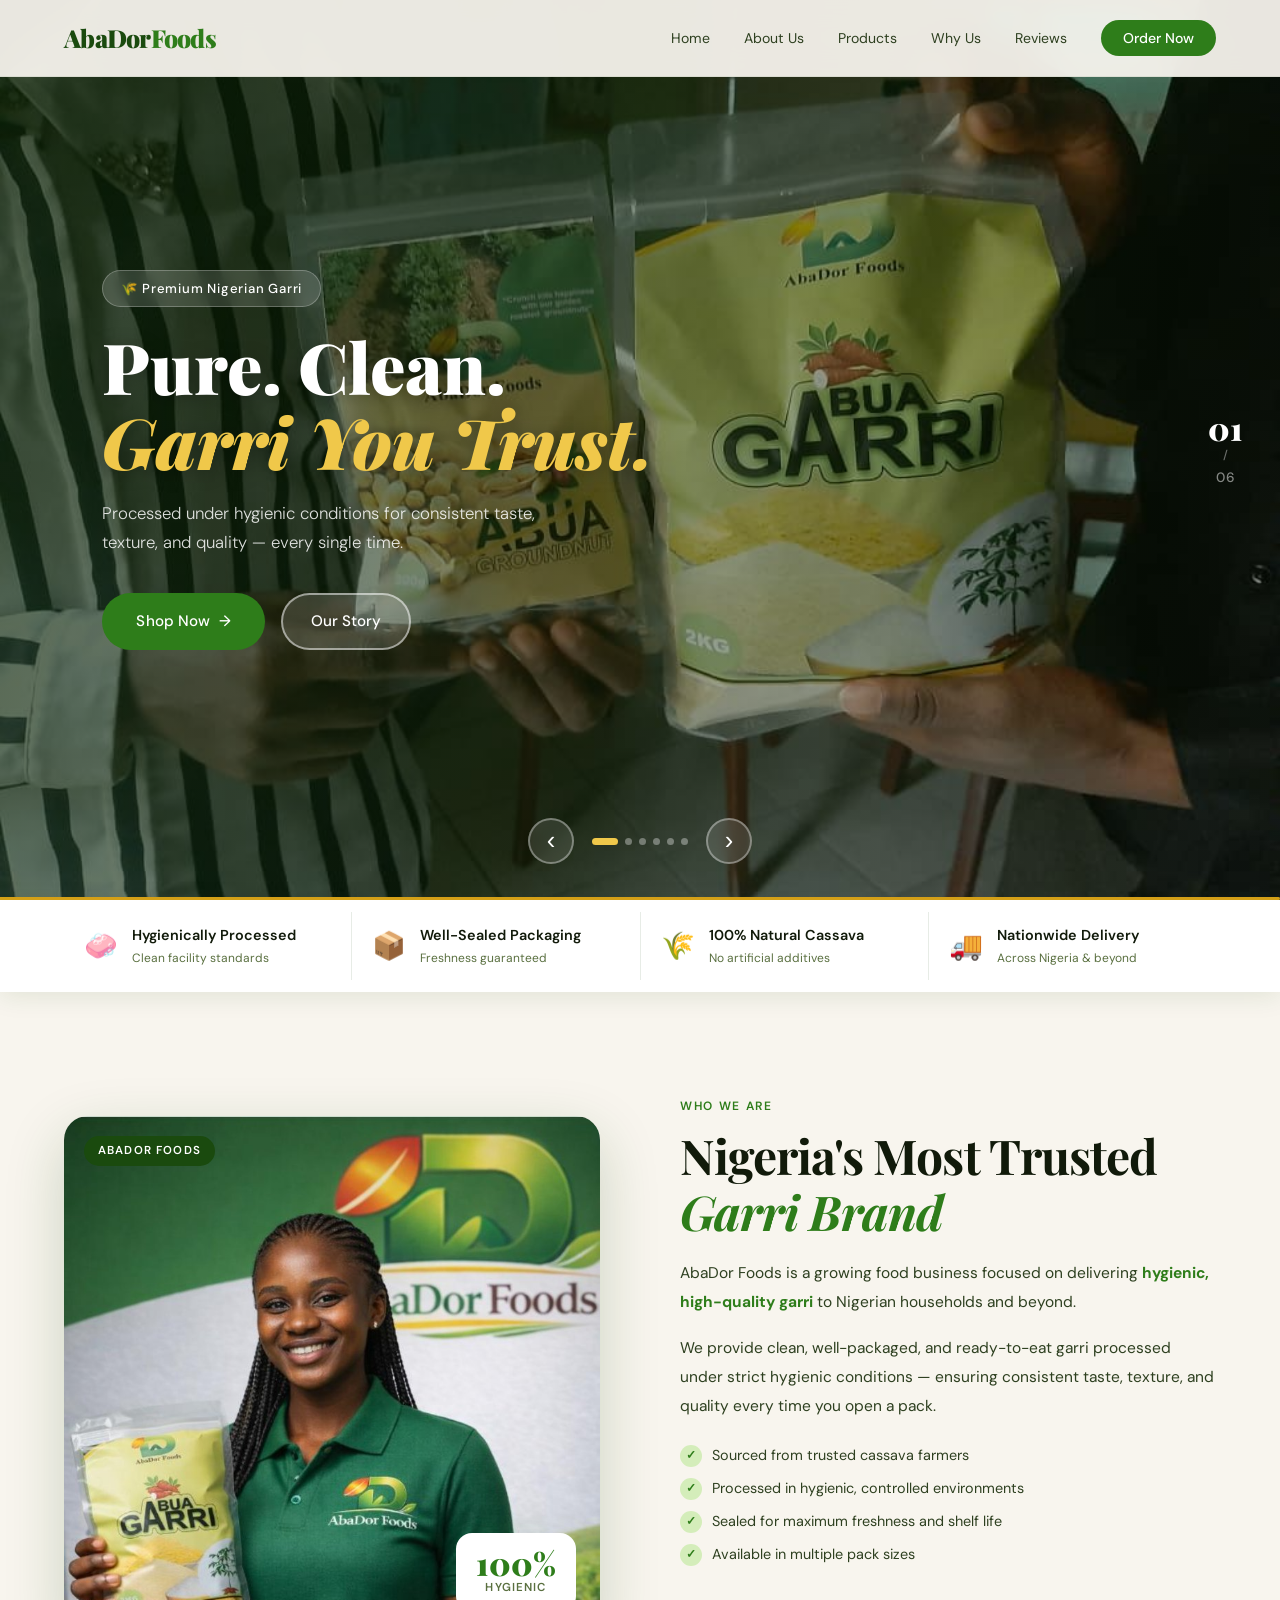
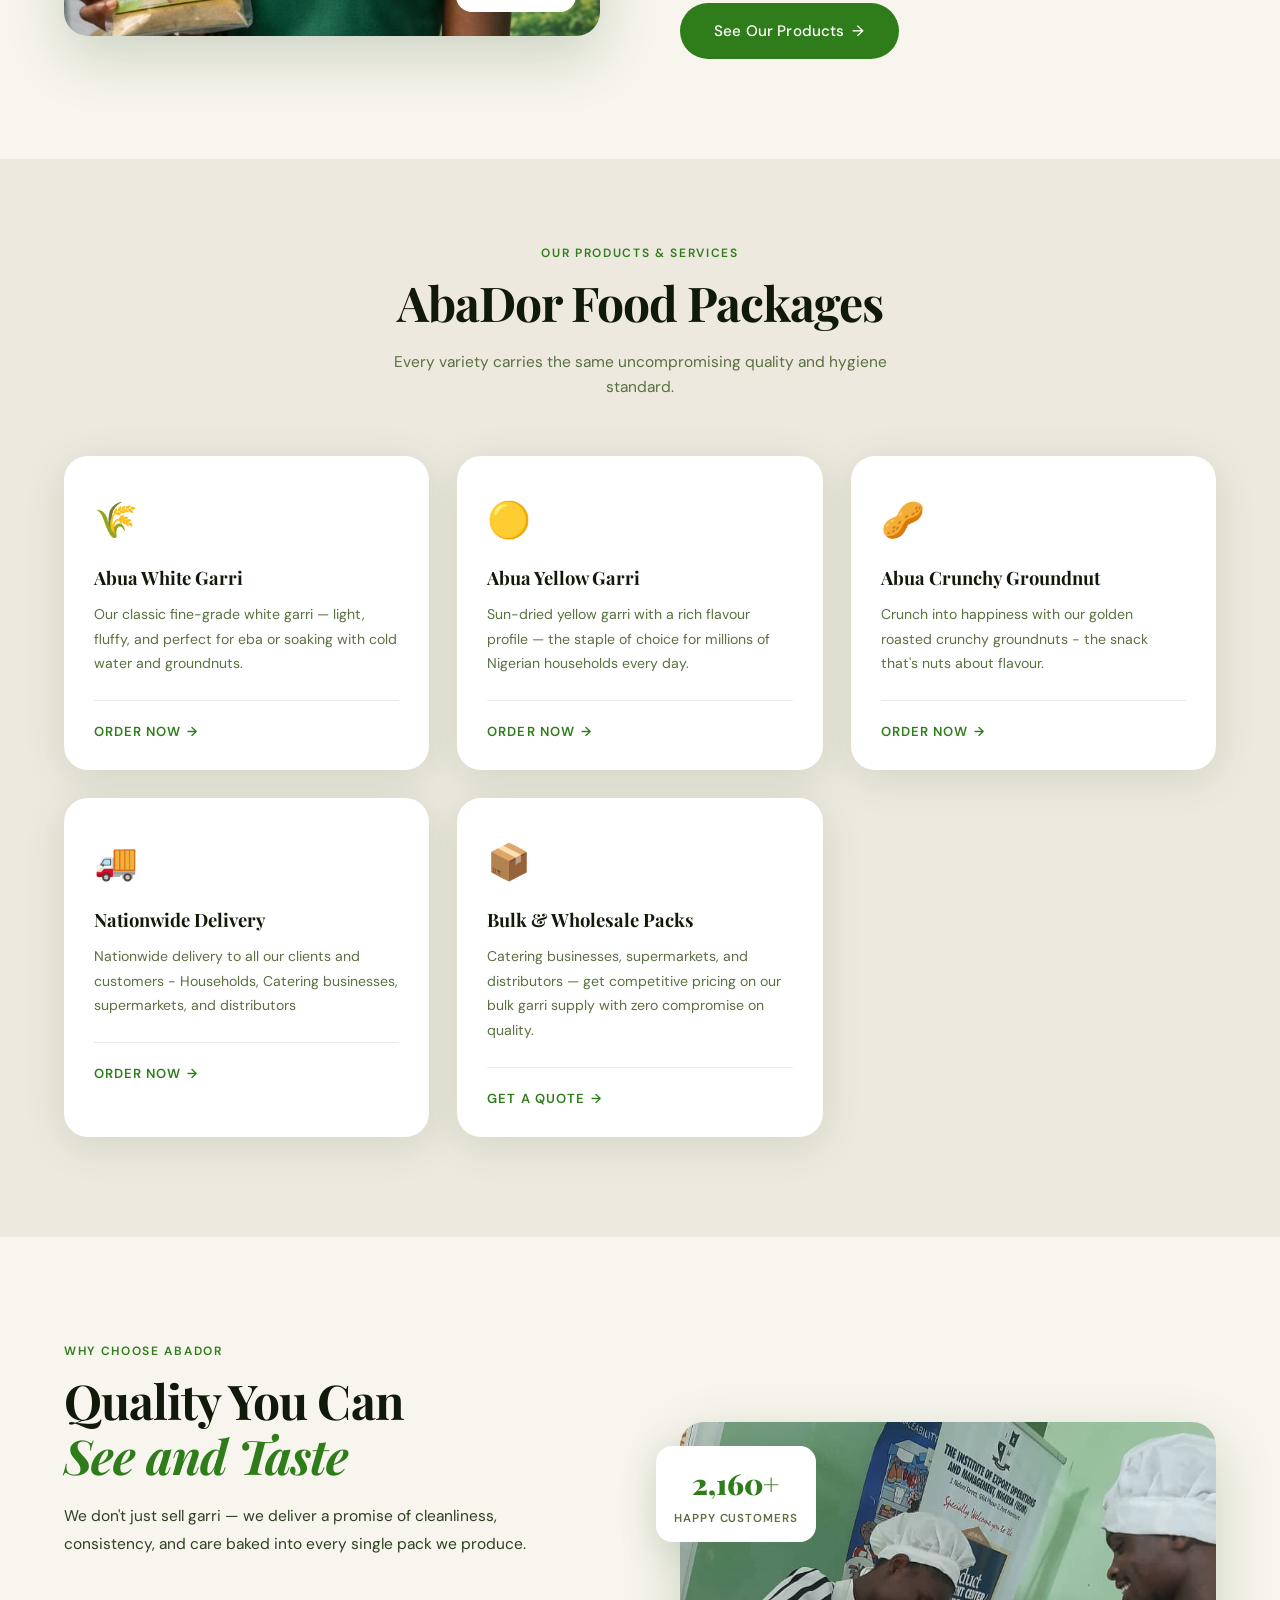
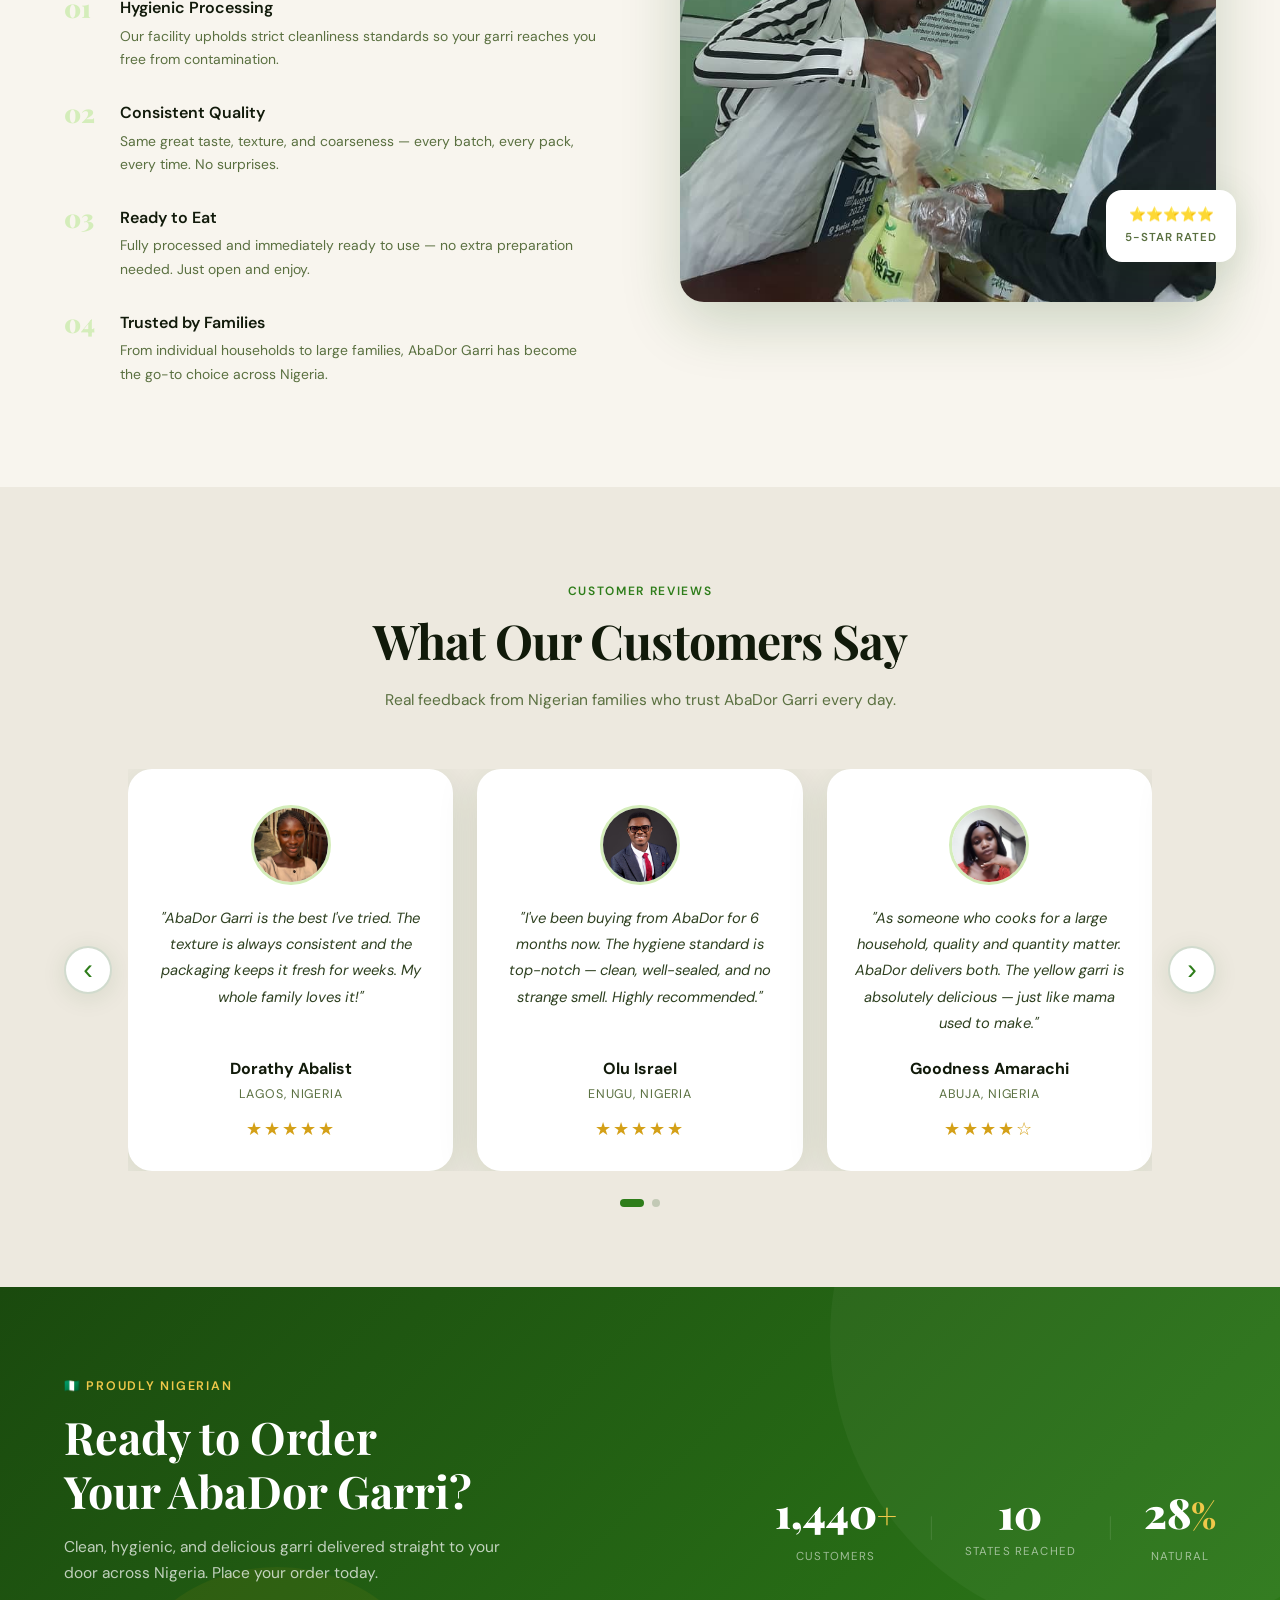
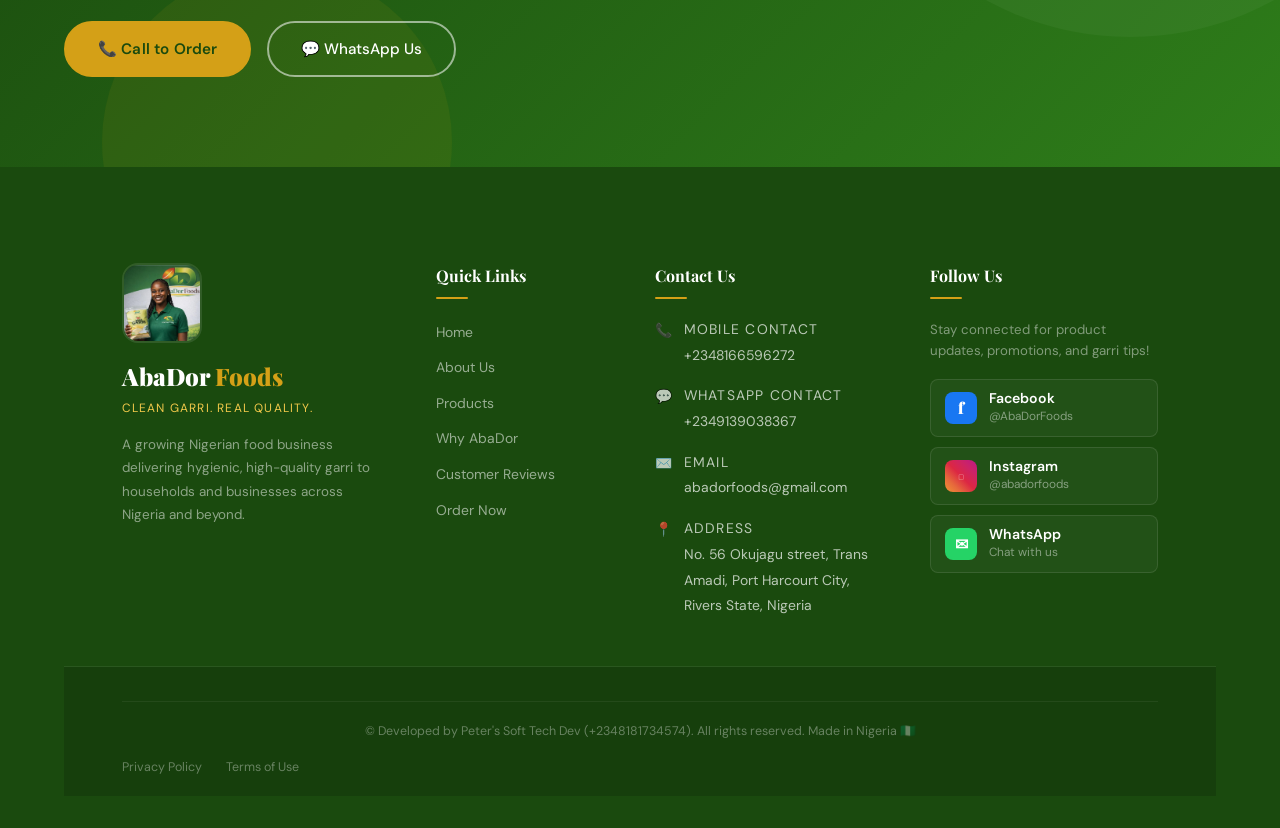
==== index.html @ 8df9160a "initial commit including files" ====
<!DOCTYPE html>
<html lang="en">
<head>
  <meta charset="UTF-8" />
  <meta name="viewport" content="width=device-width, initial-scale=1.0"/>
  <title>AbaDor Foods — Premium Quality Garri</title>
  <meta name="description" content="AbaDor Foods delivers hygienic, high-quality garri to Nigerian households. Clean, well-packaged, and ready-to-eat garri processed under the strictest conditions." />
  <link rel="preconnect" href="https://fonts.googleapis.com">
  <link rel="preconnect" href="https://fonts.gstatic.com" crossorigin>
  <link href="https://fonts.googleapis.com/css2?family=Playfair+Display:ital,wght@0,400;0,700;0,900;1,400&family=DM+Sans:opsz,wght@9..40,300;9..40,400;9..40,500;9..40,600&display=swap" rel="stylesheet">
  <link rel="stylesheet" href="style.css" />
</head>
<body>

  <!-- ===================== NAV ===================== -->
  <nav class="navbar" id="navbar">
    <div class="nav-logo">
      <span class="logo-text">AbaDor</span><span class="logo-accent"> Foods</span>
    </div>
    <ul class="nav-links" id="navLinks">
      <li><a href="#hero">Home</a></li>
      <li><a href="#about">About Us</a></li>
      <li><a href="#products">Products</a></li>
      <li><a href="#why-us">Why Us</a></li>
      <li><a href="#reviews">Reviews</a></li>
      <li><a href="#cta" class="nav-cta">Order Now</a></li>
    </ul>
    <button class="hamburger" id="hamburger" aria-label="Toggle menu" aria-expanded="false">
      <span></span><span></span><span></span>
    </button>
  </nav>

  <!-- ===================== HERO BANNER / CAROUSEL ===================== -->
  <section class="hero-section" id="hero">
    <div class="carousel" id="carousel">

      <!-- Slide 1 -->
      <div class="carousel-slide active">
        <div class="slide-bg">
          <img src="Images/b1.jpeg" alt="AbaDor Foods Garri" class="slide-bg-img" />
          <div class="slide-overlay"></div>
        </div>
        <div class="slide-content">
          <div class="slide-text">
            <span class="slide-tag">🌾 Premium Nigerian Garri</span>
            <h1 class="slide-title">Pure. Clean.<br><em>Garri You Trust.</em></h1>
            <p class="slide-desc">Processed under hygienic conditions for consistent taste, texture, and quality — every single time.</p>
            <div class="slide-btns">
              <a href="#products" class="btn-primary">Shop Now <span>→</span></a>
              <a href="#about" class="btn-ghost">Our Story</a>
            </div>
          </div>
        </div>
      </div>

      <!-- Slide 2 -->
      <div class="carousel-slide">
        <div class="slide-bg">
          <img src="Images/b2.jpg" alt="AbaDor Garri Quality" class="slide-bg-img" />
          <div class="slide-overlay"></div>
        </div>
        <div class="slide-content">
          <div class="slide-text">
            <span class="slide-tag">✅ Hygienically Processed</span>
            <h1 class="slide-title">From Farm<br><em>To Your Table.</em></h1>
            <p class="slide-desc">Every pack of AbaDor Garri goes through strict quality checks — clean, safe, and ready to eat right out of the bag.</p>
            <div class="slide-btns">
              <a href="#products" class="btn-primary">View Products <span>→</span></a>
              <a href="#why-us" class="btn-ghost">Why AbaDor</a>
            </div>
          </div>
        </div>
      </div>

      <!-- Slide 3 -->
      <div class="carousel-slide">
        <div class="slide-bg">
          <img src="Images/b3.jpg" alt="AbaDor Garri Packaging" class="slide-bg-img" />
          <div class="slide-overlay"></div>
        </div>
        <div class="slide-content">
          <div class="slide-text">
            <span class="slide-tag">📦 Well Packaged</span>
            <h1 class="slide-title">Garri for Every<br><em>Nigerian Home.</em></h1>
            <p class="slide-desc">Beautifully sealed for long-lasting freshness — AbaDor Garri is made for households that refuse to compromise on quality.</p>
            <div class="slide-btns">
              <a href="#cta" class="btn-primary">Order Now <span>→</span></a>
              <a href="#about" class="btn-ghost">Learn More</a>
            </div>
          </div>
        </div>
      </div>

      <!-- Slide 4 -->
      <div class="carousel-slide">
        <div class="slide-bg">
          <img src="Images/b4.jpg" alt="AbaDor Garri Natural" class="slide-bg-img" />
          <div class="slide-overlay"></div>
        </div>
        <div class="slide-content">
          <div class="slide-text">
            <span class="slide-tag">🌿 100% Natural</span>
            <h1 class="slide-title">No Additives.<br><em>Just Real Garri.</em></h1>
            <p class="slide-desc">Naturally processed cassava garri — no artificial preservatives, no shortcuts. Just the authentic flavour you grew up with.</p>
            <div class="slide-btns">
              <a href="#products" class="btn-primary">Explore Range <span>→</span></a>
              <a href="#why-us" class="btn-ghost">Our Process</a>
            </div>
          </div>
        </div>
      </div>

      <!-- Slide 5 -->
      <div class="carousel-slide">
        <div class="slide-bg">
          <img src="Images/b5.jpeg" alt="AbaDor Foods Nigeria" class="slide-bg-img" />
          <div class="slide-overlay"></div>
        </div>
        <div class="slide-content">
          <div class="slide-text">
            <span class="slide-tag">🇳🇬 Made in Nigeria</span>
            <h1 class="slide-title">Proudly Nigerian,<br><em>Globally Ready.</em></h1>
            <p class="slide-desc">AbaDor Foods is taking the finest Nigerian garri from local communities to homes across Nigeria and beyond.</p>
            <div class="slide-btns">
              <a href="#cta" class="btn-primary">Join Us <span>→</span></a>
              <a href="#about" class="btn-ghost">Our Mission</a>
            </div>
          </div>
        </div>
      </div>

      <!-- Slide 6 -->
      <div class="carousel-slide">
        <div class="slide-bg">
          <img src="Images/b6.jpg" alt="AbaDor Groundnut" class="slide-bg-img" />
          <div class="slide-overlay"></div>
        </div>
        <div class="slide-content">
          <div class="slide-text">
            <span class="slide-tag">🏬 Abador Crunchy Groundnuts</span>
            <h1 class="slide-title">Snack with<br><em>Abua Groundnuts.</em></h1>
            <p class="slide-desc">Crunch into happiness with our golden roasted crunchy groundnuts - the snack that's nuts about flavour</p>
            <div class="slide-btns">
              <a href="#cta" class="btn-primary">Order Now <span>→</span></a>
              <a href="#products" class="btn-ghost">See Products</a>
            </div>
          </div>
        </div>
      </div>

    </div><!-- /carousel -->

    <!-- Slide Counter -->
    <div class="slide-counter">
      <span id="slideCurrentNum">01</span>
      <span class="counter-sep"> / </span>
      <span class="counter-total">06</span>
    </div>

    <!-- Carousel Controls -->
    <div class="carousel-controls">
      <button class="carousel-btn prev" id="prevBtn" aria-label="Previous slide">&#8249;</button>
      <div class="carousel-dots" id="carouselDots">
        <span class="dot active" data-index="0"></span>
        <span class="dot" data-index="1"></span>
        <span class="dot" data-index="2"></span>
        <span class="dot" data-index="3"></span>
        <span class="dot" data-index="4"></span>
        <span class="dot" data-index="5"></span>
      </div>
      <button class="carousel-btn next" id="nextBtn" aria-label="Next slide">&#8250;</button>
    </div>

    <!-- Progress Bar -->
    <div class="carousel-progress">
      <div class="progress-bar" id="progressBar"></div>
    </div>
  </section>

  <!-- ===================== TRUST STRIP ===================== -->
  <section class="trust-strip-section">
    <div class="trust-strip-container">
      <div class="trust-item">
        <span class="trust-icon">🧼</span>
        <div>
          <strong>Hygienically Processed</strong>
          <p>Clean facility standards</p>
        </div>
      </div>
      <div class="trust-divider"></div>
      <div class="trust-item">
        <span class="trust-icon">📦</span>
        <div>
          <strong>Well-Sealed Packaging</strong>
          <p>Freshness guaranteed</p>
        </div>
      </div>
      <div class="trust-divider"></div>
      <div class="trust-item">
        <span class="trust-icon">🌾</span>
        <div>
          <strong>100% Natural Cassava</strong>
          <p>No artificial additives</p>
        </div>
      </div>
      <div class="trust-divider"></div>
      <div class="trust-item">
        <span class="trust-icon">🚚</span>
        <div>
          <strong>Nationwide Delivery</strong>
          <p>Across Nigeria &amp; beyond</p>
        </div>
      </div>
    </div>
  </section>

  <!-- ===================== ABOUT SECTION ===================== -->
  <section class="about-section" id="about">
    <div class="about-container">
      <div class="about-grid">

        <div class="about-image">
          <div class="about-img-wrap">
            <img src="a1.png" alt="AbaDor Foods brand ambassador holding Abua Garri product" />
            <div class="about-img-badge">
              <span>100%</span>
              <p>Hygienic</p>
            </div>
            <div class="about-img-tag">AbaDor Foods</div>
          </div>
        </div>

        <div class="about-text">
          <span class="section-eyebrow">Who We Are</span>
          <h2 class="section-title">Nigeria's Most Trusted<br><em>Garri Brand</em></h2>
          <p>AbaDor Foods is a growing food business focused on delivering <strong>hygienic, high-quality garri</strong> to Nigerian households and beyond.</p>
          <p>We provide clean, well-packaged, and ready-to-eat garri processed under strict hygienic conditions — ensuring consistent taste, texture, and quality every time you open a pack.</p>
          <ul class="about-list">
            <li><span class="list-check">✓</span> Sourced from trusted cassava farmers</li>
            <li><span class="list-check">✓</span> Processed in hygienic, controlled environments</li>
            <li><span class="list-check">✓</span> Sealed for maximum freshness and shelf life</li>
            <li><span class="list-check">✓</span> Available in multiple pack sizes</li>
          </ul>
          <a href="#products" class="btn-primary">See Our Products <span>→</span></a>
        </div>

      </div>
    </div>
  </section>

  <!-- ===================== PRODUCTS / CARDS SECTION ===================== -->
  <section class="cards-section" id="products">
    <div class="cards-container">
      <div class="section-header-center">
        <span class="section-eyebrow">Our Products & Services</span>
        <h2 class="section-title">AbaDor Food Packages</h2>
        <p class="section-sub">Every variety carries the same uncompromising quality and hygiene standard.</p>
      </div>
      <div class="cards-grid">
        <div class="feature-card" data-delay="0">
          <div class="card-icon">🌾</div>
          <h4>Abua White Garri</h4>
          <p>Our classic fine-grade white garri — light, fluffy, and perfect for eba or soaking with cold water and groundnuts.</p>
          <a href="#cta" class="card-link">Order Now <span>→</span></a>
        </div>

        <div class="feature-card" data-delay="150">
          <div class="card-icon">🟡</div>
          <h4>Abua Yellow Garri</h4>
          <p>Sun-dried yellow garri with a rich flavour profile — the staple of choice for millions of Nigerian households every day.</p>
          <a href="#cta" class="card-link">Order Now <span>→</span></a>
        </div>

        <div class="feature-card" data-delay="300">
          <div class="card-icon">🥜</div>
          <h4>Abua Crunchy Groundnut</h4>
          <p>Crunch into happiness with our golden roasted crunchy groundnuts - the snack that's nuts about flavour.</p>
          <a href="#cta" class="card-link">Order Now <span>→</span></a>
        </div>

        <div class="feature-card" data-delay="450">
          <div class="card-icon">🚚</div>
          <h4>Nationwide Delivery</h4>
          <p>Nationwide delivery to all our clients and customers - Households, Catering businesses, supermarkets, and distributors</p>
          <a href="#cta" class="card-link">Order Now <span>→</span></a>
        </div>

        <div class="feature-card" data-delay="600">
          <div class="card-icon">📦</div>
          <h4>Bulk &amp; Wholesale Packs</h4>
          <p>Catering businesses, supermarkets, and distributors — get competitive pricing on our bulk garri supply with zero compromise on quality.</p>
          <a href="#cta" class="card-link">Get a Quote <span>→</span></a>
        </div>

      </div>
    </div>
  </section>

  <!-- ===================== WHY CHOOSE US ===================== -->
  <section class="why-section" id="why-us">
    <div class="why-container">

      <div class="why-text">
        <span class="section-eyebrow">Why Choose AbaDor</span>
        <h2 class="section-title">Quality You Can<br><em>See and Taste</em></h2>
        <p>We don't just sell garri — we deliver a promise of cleanliness, consistency, and care baked into every single pack we produce.</p>
        <div class="why-points">
          <div class="why-point">
            <div class="why-num">01</div>
            <div>
              <h5>Hygienic Processing</h5>
              <p>Our facility upholds strict cleanliness standards so your garri reaches you free from contamination.</p>
            </div>
          </div>
          <div class="why-point">
            <div class="why-num">02</div>
            <div>
              <h5>Consistent Quality</h5>
              <p>Same great taste, texture, and coarseness — every batch, every pack, every time. No surprises.</p>
            </div>
          </div>
          <div class="why-point">
            <div class="why-num">03</div>
            <div>
              <h5>Ready to Eat</h5>
              <p>Fully processed and immediately ready to use — no extra preparation needed. Just open and enjoy.</p>
            </div>
          </div>
          <div class="why-point">
            <div class="why-num">04</div>
            <div>
              <h5>Trusted by Families</h5>
              <p>From individual households to large families, AbaDor Garri has become the go-to choice across Nigeria.</p>
            </div>
          </div>
        </div>
      </div>

      <div class="why-visual">
        <div class="why-img-stack">
          <div class="why-badge why-badge-1">
            <span class="badge-count-num" data-target="5000">0</span><span class="badge-plus">+</span>
            <p>Happy Customers</p>
          </div>
          <div class="why-badge why-badge-2">
            <span class="badge-stars">⭐⭐⭐⭐⭐</span>
            <p>5-Star Rated</p>
          </div>
          <div class="why-img-frame">
            <img src="Images/b31.jpeg" alt="AbaDor Garri quality" />
          </div>
        </div>
      </div>

    </div>
  </section>

  <!-- ===================== REVIEWS SECTION ===================== -->
  <section class="reviews-section" id="reviews">
    <div class="reviews-container">
      <div class="section-header-center">
        <span class="section-eyebrow">Customer Reviews</span>
        <h2 class="section-title">What Our Customers Say</h2>
        <p class="section-sub">Real feedback from Nigerian families who trust AbaDor Garri every day.</p>
      </div>

      <div class="reviews-slider-wrapper">
        <button class="rev-btn rev-prev" id="revPrev" aria-label="Previous review">&#8249;</button>
        <div class="reviews-track-outer">
          <div class="reviews-track" id="reviewsTrack">

            <div class="review-card">
              <div class="review-avatar"><img src="Images/r1.png" alt="Ngozi Okafor" /></div>
              <p class="review-text">"AbaDor Garri is the best I've tried. The texture is always consistent and the packaging keeps it fresh for weeks. My whole family loves it!"</p>
              <div class="review-author">Dorathy Abalist</div>
              <div class="review-location">Lagos, Nigeria</div>
              <div class="review-stars">&#9733;&#9733;&#9733;&#9733;&#9733;</div>
            </div>

            <div class="review-card">
              <div class="review-avatar"><img src="Images/r2.jpg" alt="Emeka Nwosu" /></div>
              <p class="review-text">"I've been buying from AbaDor for 6 months now. The hygiene standard is top-notch — clean, well-sealed, and no strange smell. Highly recommended."</p>
              <div class="review-author">Olu Israel</div>
              <div class="review-location">Enugu, Nigeria</div>
              <div class="review-stars">&#9733;&#9733;&#9733;&#9733;&#9733;</div>
            </div>

            <div class="review-card">
              <div class="review-avatar"><img src="Images/r3.jpg" alt="Fatima Bello" /></div>
              <p class="review-text">"As someone who cooks for a large household, quality and quantity matter. AbaDor delivers both. The yellow garri is absolutely delicious — just like mama used to make."</p>
              <div class="review-author">Goodness Amarachi</div>
              <div class="review-location">Abuja, Nigeria</div>
              <div class="review-stars">&#9733;&#9733;&#9733;&#9733;&#9734;</div>
            </div>

            <div class="review-card">
              <div class="review-avatar"><img src="Images/r4.jpg" alt="Tunde Adeyemi" /></div>
              <p class="review-text">"Ordered a bulk pack for my restaurant and I'm very impressed. Consistent grain, no impurities, and my customers keep asking what garri I use. AbaDor all the way!"</p>
              <div class="review-author">Don Chizzy</div>
              <div class="review-location">Ibadan, Nigeria</div>
              <div class="review-stars">&#9733;&#9733;&#9733;&#9733;&#9733;</div>
            </div>

            <div class="review-card">
              <div class="review-avatar"><img src="Images/r5.jpeg" alt="Chidinma Eze" /></div>
              <p class="review-text">"The white garri soaks perfectly and has the right sourness. It's genuinely the cleanest garri I've purchased — you can see the quality the moment you open the bag."</p>
              <div class="review-author">Miss Confy</div>
              <div class="review-location">Owerri, Nigeria</div>
              <div class="review-stars">&#9733;&#9733;&#9733;&#9733;&#9733;</div>
            </div>

            <div class="review-card">
              <div class="review-avatar"><img src="Images/r6.png" alt="Aliyu Musa" /></div>
              <p class="review-text">"Fast delivery, excellent packaging, and great taste. AbaDor Garri has become my go-to brand. I've recommended it to all my neighbours and they love it too!"</p>
              <div class="review-author">Uche Favour</div>
              <div class="review-location">Kano, Nigeria</div>
              <div class="review-stars">&#9733;&#9733;&#9733;&#9733;&#9734;</div>
            </div>

          </div>
        </div>
        <button class="rev-btn rev-next" id="revNext" aria-label="Next review">&#8250;</button>
      </div>
      <div class="reviews-dots" id="reviewsDots"></div>
    </div>
  </section>

  <!-- ===================== CTA / ORDER SECTION ===================== -->
  <section class="bottom-banner-section" id="cta">
    <div class="bottom-banner-container">
      <div class="bottom-banner-text">
        <span class="banner-eyebrow">🇳🇬 Proudly Nigerian</span>
        <h2>Ready to Order<br>Your AbaDor Garri?</h2>
        <p class="banner-sub">Clean, hygienic, and delicious garri delivered straight to your door across Nigeria. Place your order today.</p>
        <div class="banner-actions">
          <a href="tel:+2348166596272" class="btn-primary">📞 Call to Order</a>
          <a href="https://wa.me/2349139038367" class="btn-outline" target="_blank" rel="noopener">💬 WhatsApp Us</a>
        </div>
      </div>
      <div class="banner-stats">
        <div class="stat">
          <span class="stat-num" data-target="5000">0</span><span class="stat-suffix">+</span>
          <p>Customers</p>
        </div>
        <div class="stat-sep">|</div>
        <div class="stat">
          <span class="stat-num" data-target="36">0</span>
          <p>States Reached</p>
        </div>
        <div class="stat-sep">|</div>
        <div class="stat">
          <span class="stat-num" data-target="100">0</span><span class="stat-suffix">%</span>
          <p>Natural</p>
        </div>
      </div>
    </div>
  </section>

  <!-- ===================== FOOTER ===================== -->
  <footer class="footer">
    <div class="footer-main">
      <div class="footer-grid">

        <!-- Brand column -->
        <div class="footer-col footer-col-brand">
          <div class="footer-logo-wrap">
            <img src="a1.png" alt="AbaDor Foods logo" class="footer-brand-img" />
          </div>
          <p class="footer-logo">AbaDor<span> Foods</span></p>
          <p class="footer-tagline">Clean Garri. Real Quality.</p>
          <p class="footer-brand-desc">A growing Nigerian food business delivering hygienic, high-quality garri to households and businesses across Nigeria and beyond.</p>
        </div>

        <!-- Quick Links -->
        <div class="footer-col">
          <h4 class="footer-col-title">Quick Links</h4>
          <ul class="footer-nav">
            <li><a href="#hero">Home</a></li>
            <li><a href="#about">About Us</a></li>
            <li><a href="#products">Products</a></li>
            <li><a href="#why-us">Why AbaDor</a></li>
            <li><a href="#reviews">Customer Reviews</a></li>
            <li><a href="#cta">Order Now</a></li>
          </ul>
        </div>

        <!-- Contact Info -->
        <div class="footer-col">
          <h4 class="footer-col-title">Contact Us</h4>
          <ul class="footer-contact-list">
            <li>
              <span class="fc-icon">📞</span>
              <div>
                <span class="fc-label">Mobile Contact</span>
                <a href="tel:+2348166596272">+2348166596272</a>
              </div>
            </li>
            <li>
              <span class="fc-icon">💬</span>
              <div>
                <span class="fc-label">WhatsApp Contact</span>
                <a href="https://wa.me/2349139038367">+2349139038367</a>
              </div>
            </li>
            <li>
              <span class="fc-icon">✉️</span>
              <div>
                <span class="fc-label">Email</span>
                <a href="mailto:abadorfoods@gmail.com">abadorfoods@gmail.com</a>
              </div>
            </li>
            <li>
              <span class="fc-icon">📍</span>
              <div>
                <span class="fc-label">Address</span>
                <span>No. 56 Okujagu street, Trans Amadi, Port Harcourt City, Rivers State, Nigeria</span>
              </div>
            </li>
          </ul>
        </div>

        <!-- Social Media -->
        <div class="footer-col">
          <h4 class="footer-col-title">Follow Us</h4>
          <p class="footer-social-text">Stay connected for product updates, promotions, and garri tips!</p>
          <div class="footer-socials">
            <a href="https://www.facebook.com/share/1CHDY5jGGe/" target="_blank" rel="noopener" class="social-btn social-fb">
              <span class="social-icon">f</span>
              <div>
                <span class="social-name">Facebook</span>
                <span class="social-handle">@AbaDorFoods</span>
              </div>
            </a>
            <a href="https://www.instagram.com/abadorfoods?igsh=ZzJpODc2YThxZGU2" target="_blank" rel="noopener" class="social-btn social-ig">
              <span class="social-icon">&#x25A1;</span>
              <div>
                <span class="social-name">Instagram</span>
                <span class="social-handle">@abadorfoods</span>
              </div>
            </a>
            <a href="https://wa.me/2349139038367" target="_blank" rel="noopener" class="social-btn social-wa">
              <span class="social-icon">&#9993;</span>
              <div>
                <span class="social-name">WhatsApp</span>
                <span class="social-handle">Chat with us</span>
              </div>
            </a>
          </div>
        </div>

      </div>
    </div>

    <div class="footer-bottom">
      <div class="footer-bottom-inner">
        <p class="footer-copy">&copy; Developed by Peter's Soft Tech Dev (+2348181734574). All rights reserved. Made in Nigeria 🇳🇬</p>
        <div class="footer-bottom-links">
          <a href="#">Privacy Policy</a>
          <a href="#">Terms of Use</a>
        </div>
      </div>
    </div>
  </footer>

  <script src="main.js"></script>
</body>
</html>
---- style.css ----
/* ============================================================
   ABADOR FOODS — style.css
   Brand: Deep green, gold accent, clean white — Nigerian premium food
   ============================================================ */

/* ---------- CSS Variables ---------- */
:root {
  --green-deep:   #1a4a0e;
  --green-brand:  #2e7d1a;
  --green-mid:    #4a9e28;
  --green-light:  #78c44a;
  --green-pale:   #d4edba;
  --gold:         #d4a017;
  --gold-light:   #f0c84a;
  --cream:        #f8f5ee;
  --cream-dark:   #ede9df;
  --white:        #ffffff;
  --text-dark:    #111a0a;
  --text-mid:     #2e4020;
  --text-light:   #5a7040;
  --overlay:      rgba(10, 30, 5, 0.52);

  --font-display: 'Playfair Display', Georgia, serif;
  --font-body:    'DM Sans', sans-serif;

  --radius-sm:    8px;
  --radius-md:    16px;
  --radius-lg:    24px;
  --radius-xl:    40px;

  --shadow-soft:  0 4px 24px rgba(26,74,14,0.10);
  --shadow-card:  0 8px 40px rgba(26,74,14,0.13);
  --shadow-lift:  0 20px 60px rgba(26,74,14,0.20);

  --transition:   0.4s cubic-bezier(0.4, 0, 0.2, 1);
}

/* ---------- Reset ---------- */
*, *::before, *::after { box-sizing: border-box; margin: 0; padding: 0; }
html { scroll-behavior: smooth; }
body {
  font-family: var(--font-body);
  background: var(--cream);
  color: var(--text-dark);
  line-height: 1.6;
  overflow-x: hidden;
}
img { display: block; width: 100%; height: 100%; object-fit: cover; }
a { text-decoration: none; color: inherit; }
ul { list-style: none; }

/* ---------- Shared Section Helpers ---------- */
.section-eyebrow {
  display: inline-block;
  font-size: 0.75rem;
  font-weight: 600;
  text-transform: uppercase;
  letter-spacing: 0.14em;
  color: var(--green-brand);
  margin-bottom: 12px;
}

.section-title {
  font-family: var(--font-display);
  font-size: clamp(2rem, 3.8vw, 3rem);
  font-weight: 700;
  color: var(--text-dark);
  line-height: 1.15;
  letter-spacing: -0.02em;
  margin-bottom: 20px;
}

.section-title em {
  font-style: italic;
  color: var(--green-brand);
}

/* ---------- Buttons ---------- */
.btn-primary {
  display: inline-flex;
  align-items: center;
  gap: 8px;
  padding: 14px 32px;
  background: var(--green-brand);
  color: var(--white);
  border-radius: 100px;
  font-family: var(--font-body);
  font-size: 0.95rem;
  font-weight: 500;
  letter-spacing: 0.01em;
  transition: var(--transition);
  border: 2px solid transparent;
  cursor: pointer;
}

.btn-primary:hover {
  background: var(--green-deep);
  transform: translateY(-3px);
  box-shadow: 0 10px 30px rgba(26,74,14,0.35);
}

.btn-primary span { transition: transform 0.3s; }
.btn-primary:hover span { transform: translateX(5px); }

.btn-ghost {
  display: inline-flex;
  align-items: center;
  gap: 8px;
  padding: 14px 28px;
  background: rgba(255,255,255,0.15);
  color: var(--white);
  border: 2px solid rgba(255,255,255,0.5);
  border-radius: 100px;
  font-family: var(--font-body);
  font-size: 0.95rem;
  font-weight: 500;
  backdrop-filter: blur(8px);
  transition: var(--transition);
  cursor: pointer;
}

.btn-ghost:hover {
  background: rgba(255,255,255,0.25);
  border-color: var(--white);
  transform: translateY(-3px);
}

.btn-secondary {
  display: inline-flex;
  align-items: center;
  gap: 8px;
  padding: 12px 28px;
  background: transparent;
  color: var(--green-brand);
  border: 2px solid var(--green-brand);
  border-radius: 100px;
  font-family: var(--font-body);
  font-size: 0.9rem;
  font-weight: 500;
  transition: var(--transition);
}

.btn-secondary:hover {
  background: var(--green-brand);
  color: var(--white);
  transform: translateY(-2px);
}

.btn-outline {
  display: inline-flex;
  align-items: center;
  gap: 8px;
  padding: 14px 32px;
  background: transparent;
  color: var(--white);
  border: 2px solid rgba(255,255,255,0.55);
  border-radius: 100px;
  font-family: var(--font-body);
  font-size: 0.95rem;
  font-weight: 500;
  transition: var(--transition);
  cursor: pointer;
}

.btn-outline:hover {
  background: rgba(255,255,255,0.12);
  border-color: var(--white);
  transform: translateY(-3px);
}

/* ============================================================
   NAVBAR
   ============================================================ */
.navbar {
  position: fixed;
  top: 0; left: 0; right: 0;
  z-index: 200;
  display: flex;
  align-items: center;
  justify-content: space-between;
  padding: 18px 5%;
  background: rgba(248,245,238,0.94);
  backdrop-filter: blur(14px);
  -webkit-backdrop-filter: blur(14px);
  border-bottom: 1px solid rgba(26,74,14,0.08);
  transition: padding 0.4s ease, box-shadow 0.4s ease;
}

.navbar.scrolled {
  padding: 12px 5%;
  box-shadow: var(--shadow-soft);
}

.nav-logo { display: flex; align-items: baseline; gap: 0; }

.logo-text {
  font-family: var(--font-display);
  font-size: 1.55rem;
  font-weight: 900;
  color: var(--green-deep);
  letter-spacing: -0.03em;
}

.logo-accent {
  font-family: var(--font-display);
  font-size: 1.55rem;
  font-weight: 900;
  color: var(--green-brand);
  letter-spacing: -0.03em;
}

.nav-links {
  display: flex;
  align-items: center;
  gap: 34px;
}

.nav-links a {
  font-size: 0.88rem;
  font-weight: 400;
  color: var(--text-mid);
  transition: color 0.3s;
  position: relative;
}

.nav-links a::after {
  content: '';
  position: absolute;
  bottom: -4px; left: 0;
  width: 0; height: 2px;
  background: var(--green-brand);
  transition: width 0.3s;
  border-radius: 2px;
}

.nav-links a:hover { color: var(--green-deep); }
.nav-links a:hover::after { width: 100%; }

.nav-cta {
  background: var(--green-brand) !important;
  color: var(--white) !important;
  padding: 9px 22px !important;
  border-radius: 100px !important;
  font-weight: 500 !important;
}

.nav-cta::after { display: none !important; }
.nav-cta:hover { background: var(--green-deep) !important; }

.hamburger {
  display: none;
  flex-direction: column;
  gap: 5px;
  background: none;
  border: none;
  cursor: pointer;
  padding: 4px;
}

.hamburger span {
  display: block;
  width: 26px; height: 2px;
  background: var(--green-deep);
  border-radius: 2px;
  transition: var(--transition);
}

/* ============================================================
   HERO / CAROUSEL
   ============================================================ */
.hero-section {
  position: relative;
  height: 100vh;
  min-height: 580px;
  overflow: hidden;
}

.carousel {
  position: relative;
  width: 100%;
  height: 100%;
}

/* ---------- Slides ---------- */
.carousel-slide {
  position: absolute;
  inset: 0;
  opacity: 0;
  pointer-events: none;
  transition: opacity 1s cubic-bezier(0.4, 0, 0.2, 1);
  overflow: hidden;
}

.carousel-slide.active {
  opacity: 1;
  pointer-events: auto;
}

/* Background image */
.slide-bg {
  position: absolute;
  inset: 0;
  z-index: 0;
}

.slide-bg-img {
  width: 100%;
  height: 100%;
  object-fit: cover;
  object-position: center;
  transform: scale(1.04);
  transition: transform 6s ease;
}

.carousel-slide.active .slide-bg-img {
  transform: scale(1);
}

.slide-overlay {
  position: absolute;
  inset: 0;
  background: linear-gradient(
    105deg,
    rgba(10, 35, 5, 0.72) 0%,
    rgba(10, 35, 5, 0.45) 55%,
    rgba(10, 35, 5, 0.15) 100%
  );
}

/* Slide content */
.slide-content {
  position: relative;
  z-index: 2;
  display: flex;
  align-items: center;
  height: 100%;
  padding: 120px 8% 100px;
}

.slide-text {
  max-width: 600px;
}

.slide-tag {
  display: inline-block;
  padding: 7px 18px;
  background: rgba(255,255,255,0.15);
  backdrop-filter: blur(8px);
  color: var(--white);
  border: 1px solid rgba(255,255,255,0.25);
  border-radius: 100px;
  font-size: 0.82rem;
  font-weight: 500;
  letter-spacing: 0.06em;
  margin-bottom: 22px;
  animation: fadeSlideUp 0.7s 0.1s both;
}

.slide-title {
  font-family: var(--font-display);
  font-size: clamp(2.8rem, 5.5vw, 5.2rem);
  font-weight: 900;
  line-height: 1.06;
  color: var(--white);
  margin-bottom: 20px;
  animation: fadeSlideUp 0.7s 0.25s both;
  text-shadow: 0 2px 20px rgba(0,0,0,0.3);
}

.slide-title em {
  font-style: italic;
  color: var(--gold-light);
}

.slide-desc {
  font-size: 1.05rem;
  color: rgba(255,255,255,0.85);
  max-width: 480px;
  margin-bottom: 36px;
  font-weight: 300;
  line-height: 1.75;
  animation: fadeSlideUp 0.7s 0.4s both;
}

.slide-btns {
  display: flex;
  gap: 16px;
  flex-wrap: wrap;
  animation: fadeSlideUp 0.7s 0.55s both;
}

/* Slide animation keyframes */
@keyframes fadeSlideUp {
  from { opacity: 0; transform: translateY(32px); }
  to   { opacity: 1; transform: translateY(0); }
}

/* ---------- Slide Counter ---------- */
.slide-counter {
  position: absolute;
  top: 50%;
  right: 36px;
  transform: translateY(-50%);
  z-index: 10;
  display: flex;
  flex-direction: column;
  align-items: center;
  gap: 2px;
  color: rgba(255,255,255,0.7);
  font-size: 0.8rem;
  font-weight: 500;
  letter-spacing: 0.05em;
}

#slideCurrentNum {
  font-family: var(--font-display);
  font-size: 2rem;
  font-weight: 900;
  color: var(--white);
  line-height: 1;
}

.counter-sep { color: rgba(255,255,255,0.4); font-size: 0.75rem; }
.counter-total { color: rgba(255,255,255,0.5); font-size: 0.85rem; }

/* ---------- Carousel Controls ---------- */
.carousel-controls {
  position: absolute;
  bottom: 36px;
  left: 50%;
  transform: translateX(-50%);
  display: flex;
  align-items: center;
  gap: 18px;
  z-index: 10;
}

.carousel-btn {
  width: 46px; height: 46px;
  border-radius: 50%;
  border: 2px solid rgba(255,255,255,0.35);
  background: rgba(255,255,255,0.12);
  backdrop-filter: blur(8px);
  color: var(--white);
  font-size: 1.6rem;
  cursor: pointer;
  transition: var(--transition);
  display: flex; align-items: center; justify-content: center;
  line-height: 1;
}

.carousel-btn:hover {
  background: var(--green-brand);
  border-color: var(--green-brand);
  transform: scale(1.1);
}

.carousel-dots {
  display: flex;
  gap: 7px;
  align-items: center;
}

.dot {
  width: 7px; height: 7px;
  border-radius: 50%;
  background: rgba(255,255,255,0.35);
  cursor: pointer;
  transition: var(--transition);
}

.dot.active {
  width: 26px;
  border-radius: 100px;
  background: var(--gold-light);
}

/* ---------- Progress Bar ---------- */
.carousel-progress {
  position: absolute;
  bottom: 0; left: 0; right: 0;
  height: 3px;
  background: rgba(255,255,255,0.12);
  z-index: 10;
}

.progress-bar {
  height: 100%;
  background: var(--gold);
  width: 0%;
  transition: width linear;
  border-radius: 0 2px 2px 0;
}

/* ============================================================
   TRUST STRIP
   ============================================================ */
.trust-strip-section {
  background: var(--white);
  padding: 0 5%;
  box-shadow: var(--shadow-soft);
  position: relative;
  z-index: 5;
}

.trust-strip-container {
  display: flex;
  align-items: stretch;
  max-width: 1200px;
  margin: 0 auto;
}

.trust-item {
  flex: 1;
  display: flex;
  align-items: center;
  gap: 14px;
  padding: 24px 20px;
  transition: background 0.3s;
  cursor: default;
}

.trust-item:hover { background: var(--cream); }

.trust-icon {
  font-size: 1.7rem;
  flex-shrink: 0;
}

.trust-item strong {
  display: block;
  font-size: 0.9rem;
  color: var(--text-dark);
  font-weight: 600;
  margin-bottom: 2px;
}

.trust-item p {
  font-size: 0.75rem;
  color: var(--text-light);
}

.trust-divider {
  width: 1px;
  background: rgba(26,74,14,0.1);
  margin: 12px 0;
}

/* ============================================================
   ABOUT SECTION
   ============================================================ */
.about-section {
  padding: 100px 5%;
  background: var(--cream);
}

.about-container {
  max-width: 1200px;
  margin: 0 auto;
}

.about-grid {
  display: grid;
  grid-template-columns: 1fr 1fr;
  gap: 80px;
  align-items: center;
}

/* Image side */
.about-img-wrap {
  position: relative;
  height: 520px;
  border-radius: var(--radius-lg);
  overflow: hidden;
  box-shadow: var(--shadow-lift);
}

.about-img-wrap img {
  width: 100%;
  height: 100%;
  object-fit: cover;
  object-position: center top;
  transition: transform 0.6s ease;
}

.about-img-wrap:hover img { transform: scale(1.04); }

.about-img-badge {
  position: absolute;
  bottom: 24px;
  right: 24px;
  background: var(--white);
  border-radius: var(--radius-md);
  padding: 14px 20px;
  text-align: center;
  box-shadow: var(--shadow-card);
}

.about-img-badge span {
  display: block;
  font-family: var(--font-display);
  font-size: 2rem;
  font-weight: 900;
  color: var(--green-brand);
  line-height: 1;
}

.about-img-badge p {
  font-size: 0.72rem;
  color: var(--text-light);
  font-weight: 600;
  text-transform: uppercase;
  letter-spacing: 0.1em;
  margin: 0;
}

.about-img-tag {
  position: absolute;
  top: 20px;
  left: 20px;
  background: var(--green-deep);
  color: var(--white);
  font-size: 0.72rem;
  font-weight: 600;
  letter-spacing: 0.1em;
  text-transform: uppercase;
  padding: 6px 14px;
  border-radius: 100px;
}

/* Text side */
.about-text p {
  font-size: 0.97rem;
  color: var(--text-mid);
  line-height: 1.85;
  margin-bottom: 18px;
}

.about-text strong { color: var(--green-brand); }

.about-list {
  margin: 24px 0 36px;
  display: flex;
  flex-direction: column;
  gap: 10px;
}

.about-list li {
  display: flex;
  align-items: center;
  gap: 10px;
  font-size: 0.9rem;
  color: var(--text-mid);
}

.list-check {
  width: 22px; height: 22px;
  border-radius: 50%;
  background: var(--green-pale);
  color: var(--green-brand);
  font-size: 0.75rem;
  font-weight: 700;
  display: flex; align-items: center; justify-content: center;
  flex-shrink: 0;
}

/* ============================================================
   PRODUCTS / CARDS
   ============================================================ */
.cards-section {
  padding: 80px 5% 100px;
  background: var(--cream-dark);
}

.cards-container {
  max-width: 1200px;
  margin: 0 auto;
}

.section-header-center {
  text-align: center;
  margin-bottom: 56px;
}

.section-sub {
  font-size: 0.97rem;
  color: var(--text-light);
  max-width: 520px;
  margin: 0 auto;
}

.cards-grid {
  display: grid;
  grid-template-columns: repeat(3, 1fr);
  gap: 28px;
}

.feature-card {
  background: var(--white);
  border-radius: var(--radius-lg);
  padding: 36px 30px 28px;
  box-shadow: var(--shadow-card);
  transition: var(--transition);
  opacity: 0;
  transform: translateY(40px);
  position: relative;
  overflow: hidden;
}

.feature-card::before {
  content: '';
  position: absolute;
  top: 0; left: 0; right: 0;
  height: 4px;
  background: linear-gradient(90deg, var(--green-brand), var(--gold));
  transform: scaleX(0);
  transform-origin: left;
  transition: transform 0.4s ease;
}

.feature-card:hover::before { transform: scaleX(1); }

.feature-card.visible {
  opacity: 1;
  transform: translateY(0);
  transition: opacity 0.6s ease, transform 0.6s ease, box-shadow 0.4s ease;
}

.feature-card:hover {
  transform: translateY(-8px);
  box-shadow: var(--shadow-lift);
}

.card-icon {
  font-size: 2.2rem;
  margin-bottom: 18px;
  display: inline-block;
  transition: transform 0.3s;
}

.feature-card:hover .card-icon { transform: scale(1.15) rotate(8deg); }

.feature-card h4 {
  font-family: var(--font-display);
  font-size: 1.15rem;
  font-weight: 700;
  color: var(--text-dark);
  margin-bottom: 12px;
  line-height: 1.3;
}

.feature-card p {
  font-size: 0.88rem;
  color: var(--text-light);
  line-height: 1.75;
  margin-bottom: 24px;
}

.card-link {
  font-size: 0.82rem;
  font-weight: 600;
  color: var(--green-brand);
  text-transform: uppercase;
  letter-spacing: 0.08em;
  display: flex;
  align-items: center;
  gap: 6px;
  transition: gap 0.3s;
  border-top: 1px solid rgba(26,74,14,0.1);
  padding-top: 20px;
}

.card-link:hover { gap: 12px; color: var(--green-deep); }

/* ============================================================
   WHY SECTION
   ============================================================ */
.why-section {
  padding: 100px 5%;
  background: var(--cream);
}

.why-container {
  max-width: 1200px;
  margin: 0 auto;
  display: grid;
  grid-template-columns: 1fr 1fr;
  gap: 80px;
  align-items: center;
}

.why-text > p {
  font-size: 0.97rem;
  color: var(--text-mid);
  line-height: 1.8;
  margin-bottom: 36px;
  max-width: 480px;
}

.why-points {
  display: flex;
  flex-direction: column;
  gap: 28px;
}

.why-point {
  display: flex;
  gap: 20px;
  align-items: flex-start;
}

.why-num {
  font-family: var(--font-display);
  font-size: 1.6rem;
  font-weight: 900;
  color: var(--green-pale);
  line-height: 1;
  flex-shrink: 0;
  min-width: 36px;
}

.why-point h5 {
  font-size: 1rem;
  font-weight: 600;
  color: var(--text-dark);
  margin-bottom: 4px;
}

.why-point p {
  font-size: 0.87rem;
  color: var(--text-light);
  line-height: 1.7;
}

/* Visual stack */
.why-img-stack {
  position: relative;
  height: 480px;
}

.why-img-frame {
  position: absolute;
  inset: 0;
  border-radius: var(--radius-lg);
  overflow: hidden;
  box-shadow: var(--shadow-lift);
}

.why-badge {
  position: absolute;
  z-index: 5;
  background: var(--white);
  border-radius: var(--radius-md);
  padding: 14px 18px;
  box-shadow: var(--shadow-card);
  text-align: center;
  min-width: 130px;
}

.why-badge-1 {
  top: 24px;
  left: -24px;
  animation: floatBadge 6s ease-in-out infinite;
}

.why-badge-2 {
  bottom: 40px;
  right: -20px;
  animation: floatBadge 7s ease-in-out infinite 1s;
}

@keyframes floatBadge {
  0%, 100% { transform: translateY(0); }
  50%       { transform: translateY(-10px); }
}

.badge-count-num {
  font-family: var(--font-display);
  font-size: 1.8rem;
  font-weight: 900;
  color: var(--green-brand);
  line-height: 1;
}

.badge-plus {
  font-family: var(--font-display);
  font-size: 1.8rem;
  font-weight: 900;
  color: var(--green-brand);
}

.why-badge p {
  font-size: 0.72rem;
  color: var(--text-light);
  font-weight: 600;
  text-transform: uppercase;
  letter-spacing: 0.08em;
  margin-top: 4px;
}

.badge-stars { font-size: 0.85rem; display: block; margin-bottom: 4px; }

/* ============================================================
   CTA / ORDER BANNER
   ============================================================ */
.bottom-banner-section {
  background: linear-gradient(135deg, var(--green-deep) 0%, var(--green-brand) 100%);
  padding: 90px 5%;
  position: relative;
  overflow: hidden;
}

.bottom-banner-section::before {
  content: '';
  position: absolute;
  width: 600px; height: 600px;
  background: rgba(255,255,255,0.04);
  border-radius: 50%;
  top: -250px; right: -150px;
  pointer-events: none;
}

.bottom-banner-section::after {
  content: '';
  position: absolute;
  width: 350px; height: 350px;
  background: rgba(212,160,23,0.08);
  border-radius: 50%;
  bottom: -150px; left: 8%;
  pointer-events: none;
}

.bottom-banner-container {
  position: relative;
  z-index: 2;
  max-width: 1200px;
  margin: 0 auto;
  display: flex;
  align-items: center;
  justify-content: space-between;
  gap: 60px;
  flex-wrap: wrap;
}

.banner-eyebrow {
  display: block;
  font-size: 0.78rem;
  text-transform: uppercase;
  letter-spacing: 0.14em;
  color: var(--gold-light);
  margin-bottom: 14px;
  font-weight: 600;
}

.bottom-banner-text h2 {
  font-family: var(--font-display);
  font-size: clamp(1.8rem, 3.5vw, 2.8rem);
  color: var(--white);
  font-weight: 700;
  margin-bottom: 16px;
  line-height: 1.2;
}

.banner-sub {
  color: rgba(255,255,255,0.72);
  font-size: 0.97rem;
  max-width: 440px;
  margin-bottom: 34px;
  line-height: 1.7;
}

.banner-actions {
  display: flex;
  gap: 16px;
  flex-wrap: wrap;
}

.banner-actions .btn-primary {
  background: var(--gold);
  border-color: var(--gold);
  color: var(--green-deep);
  font-weight: 600;
}

.banner-actions .btn-primary:hover {
  background: var(--gold-light);
  border-color: var(--gold-light);
}

.banner-stats {
  display: flex;
  align-items: center;
  gap: 32px;
}

.stat { text-align: center; }

.stat-num {
  font-family: var(--font-display);
  font-size: 2.6rem;
  font-weight: 900;
  color: var(--white);
  line-height: 1;
}

.stat-suffix {
  font-family: var(--font-display);
  font-size: 2.2rem;
  font-weight: 900;
  color: var(--gold-light);
}

.stat p {
  font-size: 0.72rem;
  color: rgba(255,255,255,0.55);
  text-transform: uppercase;
  letter-spacing: 0.1em;
  margin-top: 5px;
}

.stat-sep {
  font-size: 1.8rem;
  color: rgba(255,255,255,0.2);
  font-weight: 100;
}

/* ============================================================
   FOOTER
   ============================================================ */
.footer {
  background: var(--green-deep);
  padding: 32px 5%;
}

.footer-inner {
  max-width: 1200px;
  margin: 0 auto;
  display: flex;
  align-items: center;
  justify-content: space-between;
  gap: 20px;
  flex-wrap: wrap;
}

.footer-logo {
  font-family: var(--font-display);
  font-size: 1.4rem;
  font-weight: 900;
  color: var(--white);
}

.footer-logo span { color: var(--gold); }

.footer-tagline {
  font-size: 0.78rem;
  color: rgba(255,255,255,0.45);
  margin-top: 3px;
  text-transform: uppercase;
  letter-spacing: 0.1em;
}

.footer-links {
  display: flex;
  gap: 28px;
}

.footer-links a {
  font-size: 0.85rem;
  color: rgba(255,255,255,0.55);
  transition: color 0.3s;
}

.footer-links a:hover { color: var(--white); }

.footer-copy {
  font-size: 0.78rem;
  color: rgba(255,255,255,0.35);
  width: 100%;
  text-align: center;
  padding-top: 20px;
  border-top: 1px solid rgba(255,255,255,0.06);
  margin-top: 16px;
}

/* ============================================================
   REVIEWS SECTION
   ============================================================ */
.reviews-section {
  padding: 90px 5% 80px;
  background: var(--cream-dark);
  overflow: hidden;
}

.reviews-container {
  max-width: 1200px;
  margin: 0 auto;
}

.reviews-slider-wrapper {
  display: flex;
  align-items: center;
  gap: 16px;
  margin-top: 48px;
  position: relative;
}

.reviews-track-outer {
  flex: 1;
  overflow: hidden;
}

.reviews-track {
  display: flex;
  gap: 24px;
  transition: transform 0.5s cubic-bezier(0.4, 0, 0.2, 1);
  will-change: transform;
}

/* Each card is 1/3 of the track on desktop */
.review-card {
  flex: 0 0 calc(33.333% - 16px);
  min-width: 0;
  background: var(--white);
  border-radius: var(--radius-lg);
  padding: 36px 28px 28px;
  text-align: center;
  box-shadow: var(--shadow-card);
  transition: transform 0.3s ease, box-shadow 0.3s ease;
  display: flex;
  flex-direction: column;
  align-items: center;
}

.review-card:hover {
  transform: translateY(-6px);
  box-shadow: var(--shadow-lift);
}

.review-avatar {
  width: 80px; height: 80px;
  border-radius: 50%;
  overflow: hidden;
  margin-bottom: 20px;
  border: 3px solid var(--green-pale);
  flex-shrink: 0;
}

.review-avatar img {
  width: 100%; height: 100%;
  object-fit: cover;
}

.review-text {
  font-size: 0.92rem;
  color: var(--text-mid);
  line-height: 1.78;
  margin-bottom: 20px;
  font-style: italic;
  flex: 1;
}

.review-author {
  font-weight: 700;
  font-size: 1rem;
  color: var(--text-dark);
  margin-bottom: 3px;
}

.review-location {
  font-size: 0.78rem;
  color: var(--text-light);
  margin-bottom: 10px;
  text-transform: uppercase;
  letter-spacing: 0.07em;
}

.review-stars {
  font-size: 1.1rem;
  color: var(--gold);
  letter-spacing: 2px;
}

/* Slider nav buttons */
.rev-btn {
  width: 48px; height: 48px;
  border-radius: 50%;
  border: 2px solid rgba(26,74,14,0.2);
  background: var(--white);
  color: var(--green-brand);
  font-size: 1.8rem;
  cursor: pointer;
  display: flex; align-items: center; justify-content: center;
  transition: var(--transition);
  flex-shrink: 0;
  box-shadow: var(--shadow-soft);
  line-height: 1;
}

.rev-btn:hover {
  background: var(--green-brand);
  border-color: var(--green-brand);
  color: var(--white);
  transform: scale(1.08);
}

/* Dots */
.reviews-dots {
  display: flex;
  justify-content: center;
  gap: 8px;
  margin-top: 28px;
}

.rev-dot {
  width: 8px; height: 8px;
  border-radius: 50%;
  background: rgba(26,74,14,0.2);
  cursor: pointer;
  transition: var(--transition);
  border: none;
}

.rev-dot.active {
  width: 24px;
  border-radius: 100px;
  background: var(--green-brand);
}

/* ============================================================
   FOOTER — FULL CONTACT FOOTER
   ============================================================ */
.footer {
  background: var(--green-deep);
}

.footer-main {
  padding: 64px 5% 48px;
  border-bottom: 1px solid rgba(255,255,255,0.07);
}

.footer-grid {
  max-width: 1200px;
  margin: 0 auto;
  display: grid;
  grid-template-columns: 1.4fr 0.9fr 1.2fr 1.2fr;
  gap: 48px;
}

/* Brand col */
.footer-col-brand {}

.footer-brand-img {
  width: 80px;
  height: 80px;
  object-fit: cover;
  object-position: top;
  border-radius: var(--radius-md);
  border: 2px solid rgba(255,255,255,0.1);
  margin-bottom: 14px;
}

.footer-logo {
  font-family: var(--font-display);
  font-size: 1.5rem;
  font-weight: 900;
  color: var(--white);
  margin-bottom: 4px;
}

.footer-logo span { color: var(--gold); }

.footer-tagline {
  font-size: 0.75rem;
  color: var(--gold-light);
  text-transform: uppercase;
  letter-spacing: 0.1em;
  margin-bottom: 14px;
}

.footer-brand-desc {
  font-size: 0.84rem;
  color: rgba(255,255,255,0.5);
  line-height: 1.75;
  max-width: 260px;
}

/* Column headings */
.footer-col-title {
  font-family: var(--font-display);
  font-size: 1rem;
  font-weight: 700;
  color: var(--white);
  margin-bottom: 20px;
  position: relative;
  padding-bottom: 10px;
}

.footer-col-title::after {
  content: '';
  position: absolute;
  bottom: 0; left: 0;
  width: 32px; height: 2px;
  background: var(--gold);
  border-radius: 2px;
}

/* Nav links */
.footer-nav { display: flex; flex-direction: column; gap: 10px; }

.footer-nav a {
  font-size: 0.87rem;
  color: rgba(255,255,255,0.55);
  transition: color 0.3s, padding-left 0.3s;
}

.footer-nav a:hover {
  color: var(--white);
  padding-left: 6px;
}

/* Contact list */
.footer-contact-list {
  display: flex;
  flex-direction: column;
  gap: 18px;
}

.footer-contact-list li {
  display: flex;
  gap: 12px;
  align-items: flex-start;
}

.fc-icon {
  font-size: 1.1rem;
  flex-shrink: 0;
  margin-top: 1px;
}

.fc-label {
  display: block;
  font-size: 0.7rem;
  color: rgba(255,255,255,0.4);
  text-transform: uppercase;
  letter-spacing: 0.09em;
  margin-bottom: 2px;
}

.footer-contact-list a,
.footer-contact-list span {
  font-size: 0.87rem;
  color: rgba(255,255,255,0.7);
  line-height: 1.5;
  transition: color 0.3s;
}

.footer-contact-list a:hover { color: var(--gold-light); }

/* Social buttons */
.footer-social-text {
  font-size: 0.83rem;
  color: rgba(255,255,255,0.45);
  line-height: 1.6;
  margin-bottom: 18px;
}

.footer-socials {
  display: flex;
  flex-direction: column;
  gap: 10px;
}

.social-btn {
  display: flex;
  align-items: center;
  gap: 12px;
  padding: 10px 14px;
  border-radius: var(--radius-sm);
  border: 1px solid rgba(255,255,255,0.1);
  background: rgba(255,255,255,0.04);
  transition: var(--transition);
  cursor: pointer;
}

.social-btn:hover {
  background: rgba(255,255,255,0.1);
  border-color: rgba(255,255,255,0.25);
  transform: translateX(4px);
}

.social-icon {
  width: 32px; height: 32px;
  border-radius: var(--radius-sm);
  display: flex; align-items: center; justify-content: center;
  font-size: 1rem;
  font-weight: 900;
  font-family: var(--font-display);
  flex-shrink: 0;
}

.social-fb .social-icon { background: #1877f2; color: var(--white); }
.social-ig .social-icon {
  background: linear-gradient(45deg, #f09433, #e6683c, #dc2743, #cc2366, #bc1888);
  color: var(--white);
  font-size: 0.7rem;
}
.social-wa .social-icon { background: #25d366; color: var(--white); }

.social-name {
  display: block;
  font-size: 0.88rem;
  font-weight: 600;
  color: var(--white);
  line-height: 1.2;
}

.social-handle {
  display: block;
  font-size: 0.74rem;
  color: rgba(255,255,255,0.45);
}

/* Footer bottom bar */
.footer-bottom {
  padding: 18px 5%;
  background: rgba(0,0,0,0.15);
}

.footer-bottom-inner {
  max-width: 1200px;
  margin: 0 auto;
  display: flex;
  align-items: center;
  justify-content: space-between;
  gap: 16px;
  flex-wrap: wrap;
}

.footer-copy {
  font-size: 0.78rem;
  color: rgba(255,255,255,0.35);
}

.footer-bottom-links {
  display: flex;
  gap: 24px;
}

.footer-bottom-links a {
  font-size: 0.78rem;
  color: rgba(255,255,255,0.35);
  transition: color 0.3s;
}

.footer-bottom-links a:hover { color: rgba(255,255,255,0.7); }

/* ============================================================
   RESPONSIVE
   ============================================================ */
@media (max-width: 1024px) {
  .about-grid { gap: 50px; }
  .why-container { gap: 50px; }
  .cards-grid { gap: 20px; }
  .footer-grid { grid-template-columns: 1fr 1fr; gap: 36px; }
  /* On tablet show 2 review cards */
  .review-card { flex: 0 0 calc(50% - 12px); }
}

@media (max-width: 768px) {
  .nav-links { display: none; }
  .hamburger { display: flex; }

  .nav-links.open {
    display: flex;
    flex-direction: column;
    position: absolute;
    top: 100%; left: 0; right: 0;
    background: var(--white);
    padding: 28px 5%;
    gap: 22px;
    box-shadow: var(--shadow-card);
    border-bottom: 2px solid var(--green-pale);
  }

  .slide-content { padding: 100px 6% 120px; }
  .slide-counter { display: none; }

  .trust-strip-container { flex-direction: column; gap: 0; }
  .trust-divider { width: 100%; height: 1px; margin: 0; }

  .about-grid { grid-template-columns: 1fr; gap: 40px; }
  .about-img-wrap { height: 380px; }

  .cards-grid { grid-template-columns: 1fr; }

  .why-container { grid-template-columns: 1fr; }
  .why-img-stack { height: 320px; }
  .why-badge-1 { left: 0; }
  .why-badge-2 { right: 0; }

  /* CTA — fixed responsive layout */
  .bottom-banner-section { padding: 60px 5%; }
  .bottom-banner-container {
    flex-direction: column;
    text-align: center;
    gap: 40px;
  }
  .bottom-banner-text { width: 100%; }
  .banner-sub { margin: 0 auto 28px; }
  .banner-actions { justify-content: center; }
  .banner-stats {
    justify-content: center;
    flex-wrap: wrap;
    gap: 20px;
    width: 100%;
    padding: 24px 20px;
    background: rgba(255,255,255,0.06);
    border-radius: var(--radius-md);
  }
  .stat-sep { display: none; }

  /* Reviews — 1 card on mobile */
  .reviews-slider-wrapper { gap: 10px; }
  .review-card { flex: 0 0 100%; }
  .rev-btn { width: 38px; height: 38px; font-size: 1.4rem; }

  /* Footer */
  .footer-grid { grid-template-columns: 1fr; gap: 36px; }
  .footer-brand-desc { max-width: 100%; }
  .footer-bottom-inner { flex-direction: column; text-align: center; }
  .footer-bottom-links { justify-content: center; }
}

@media (max-width: 480px) {
  .slide-title { font-size: 2.4rem; }
  .slide-btns { flex-direction: column; align-items: flex-start; }
  .stat-num { font-size: 2rem; }
  .stat-suffix { font-size: 1.6rem; }
  .bottom-banner-text h2 { font-size: 1.7rem; }
  .banner-actions { flex-direction: column; align-items: center; }
  .banner-actions .btn-primary,
  .banner-actions .btn-outline { width: 100%; justify-content: center; }
}
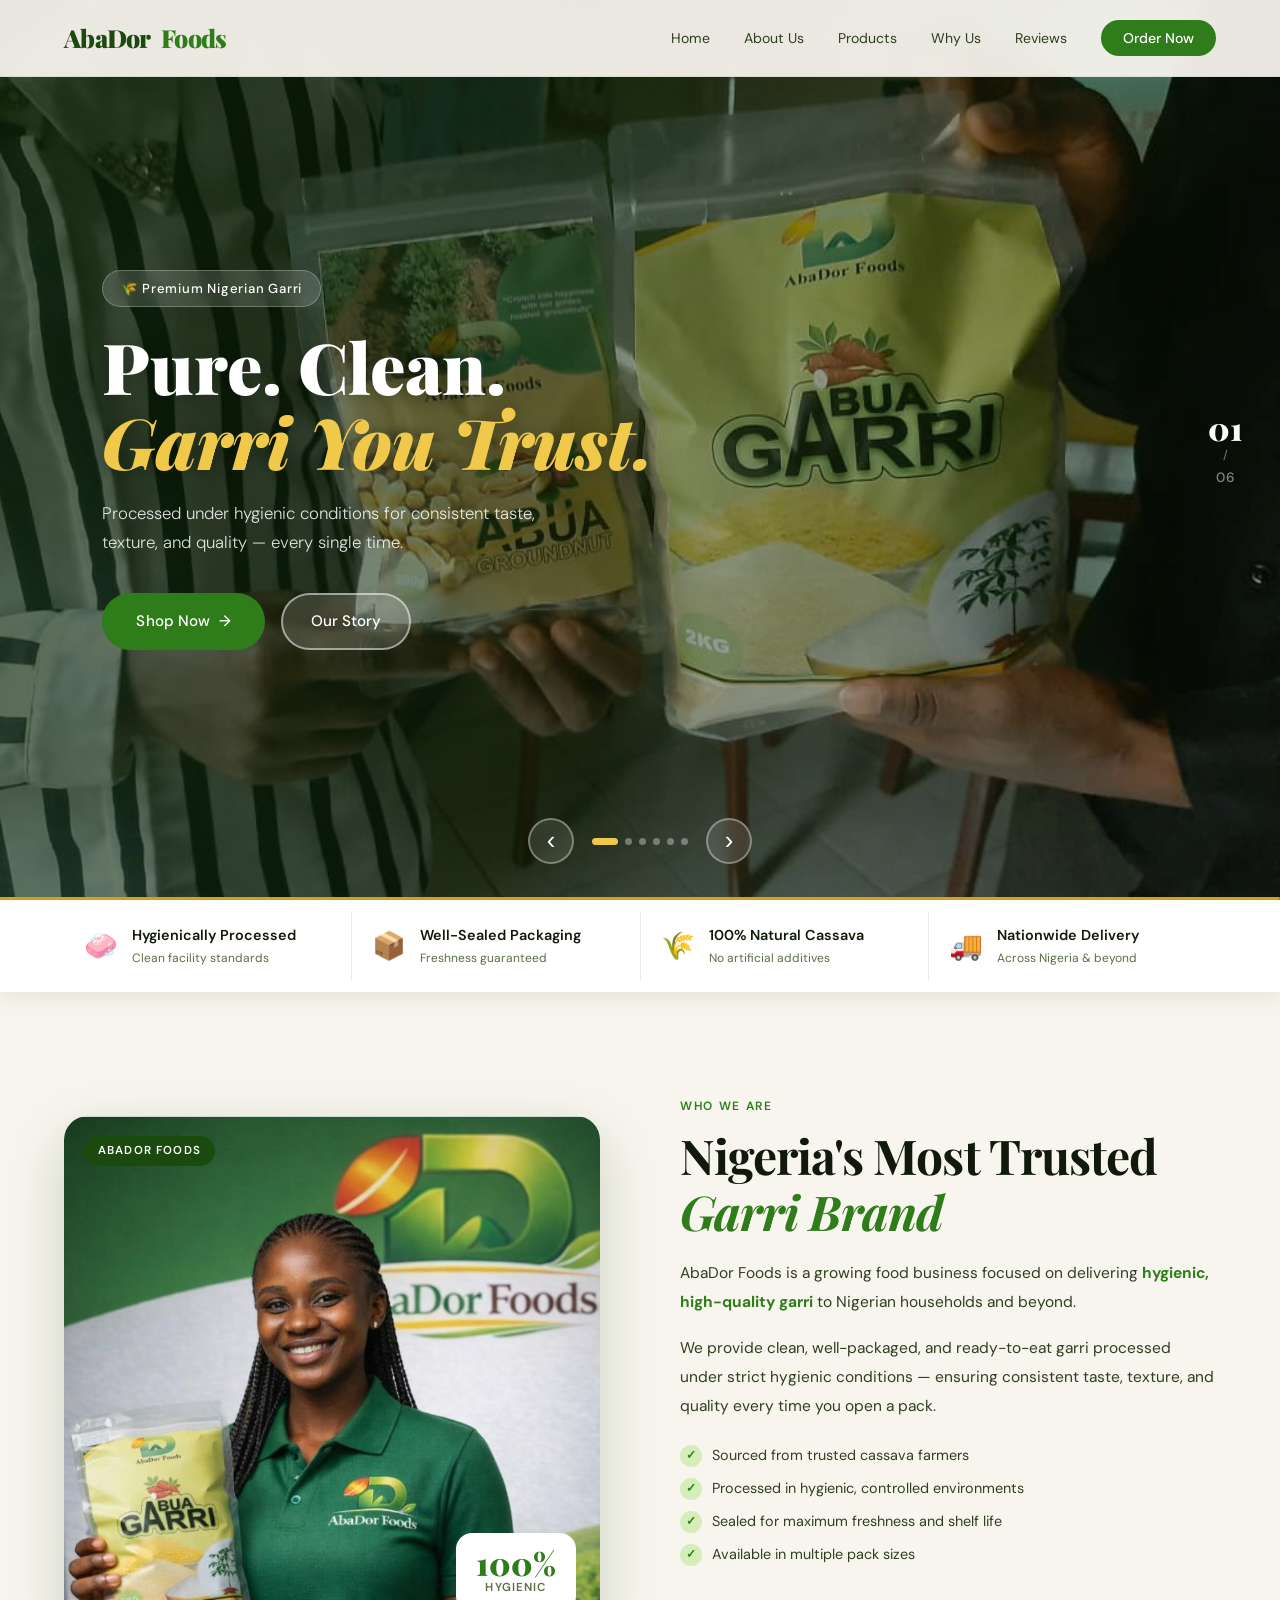
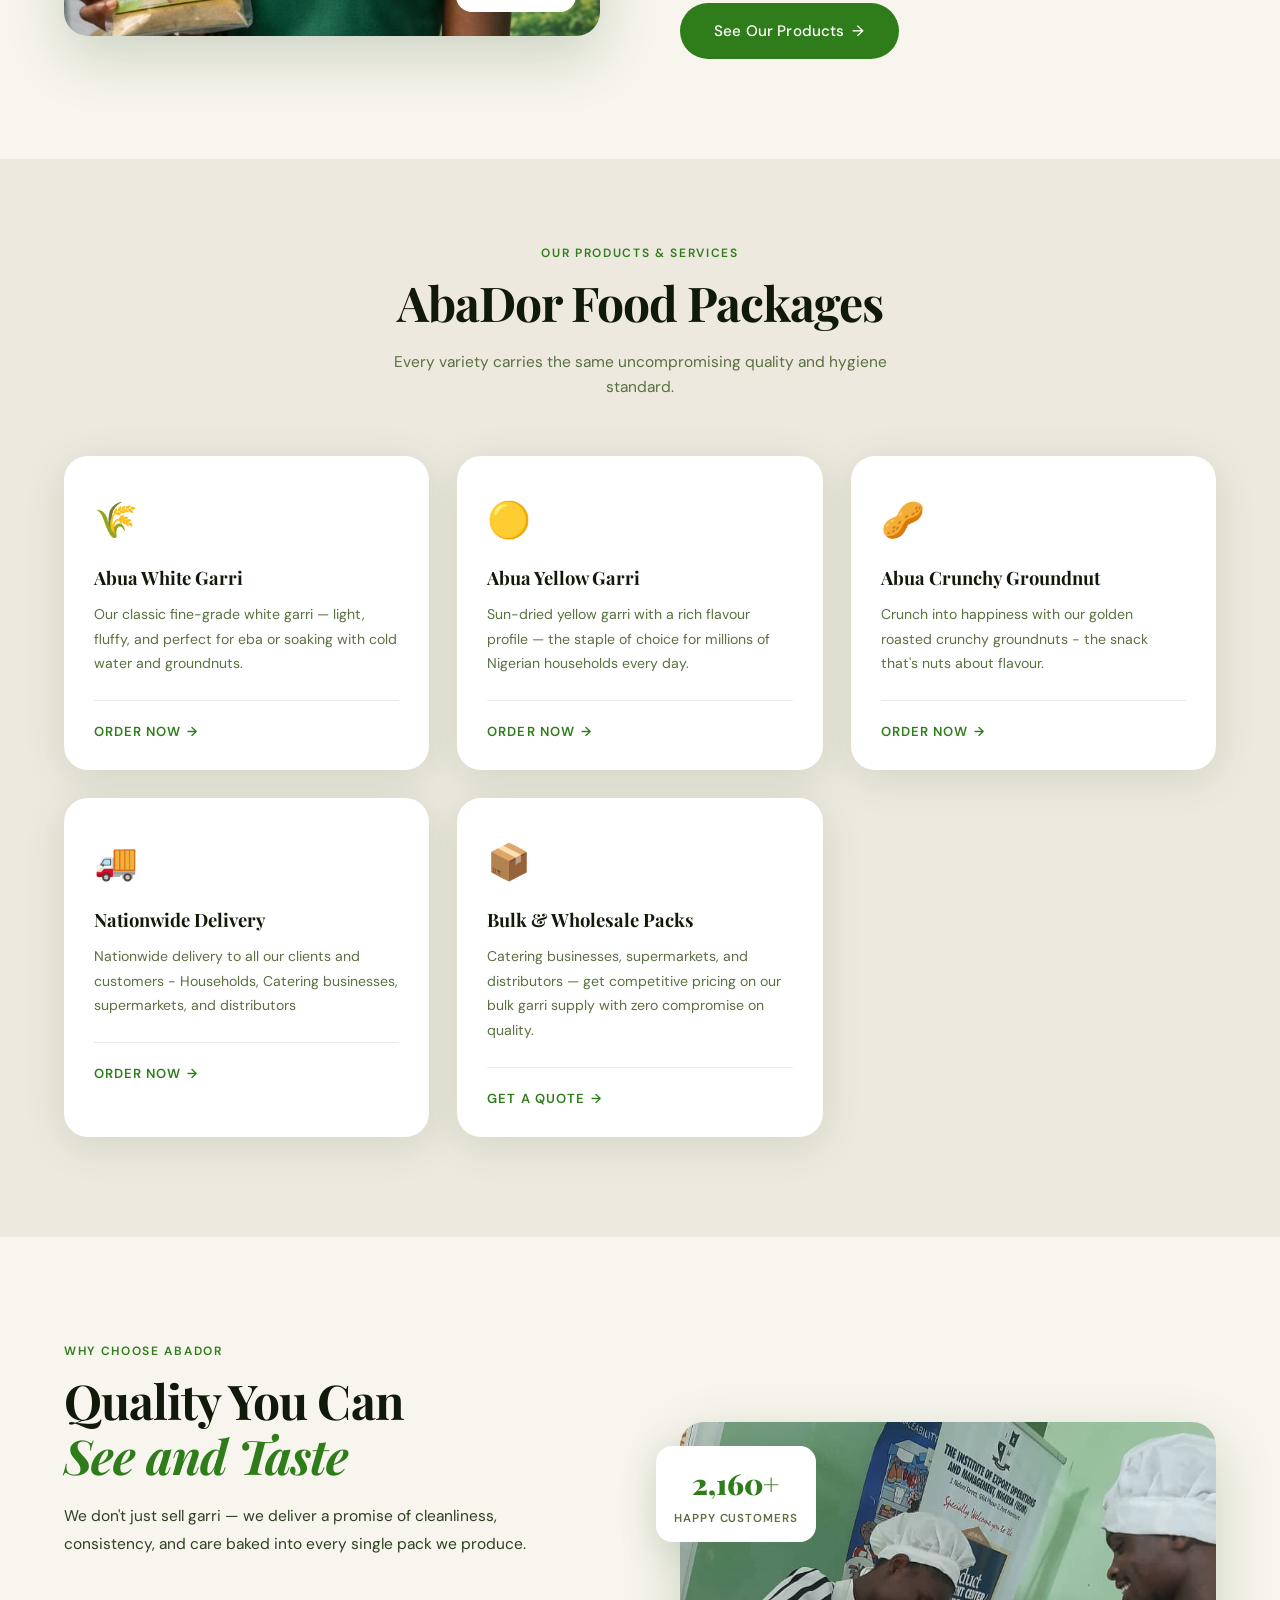
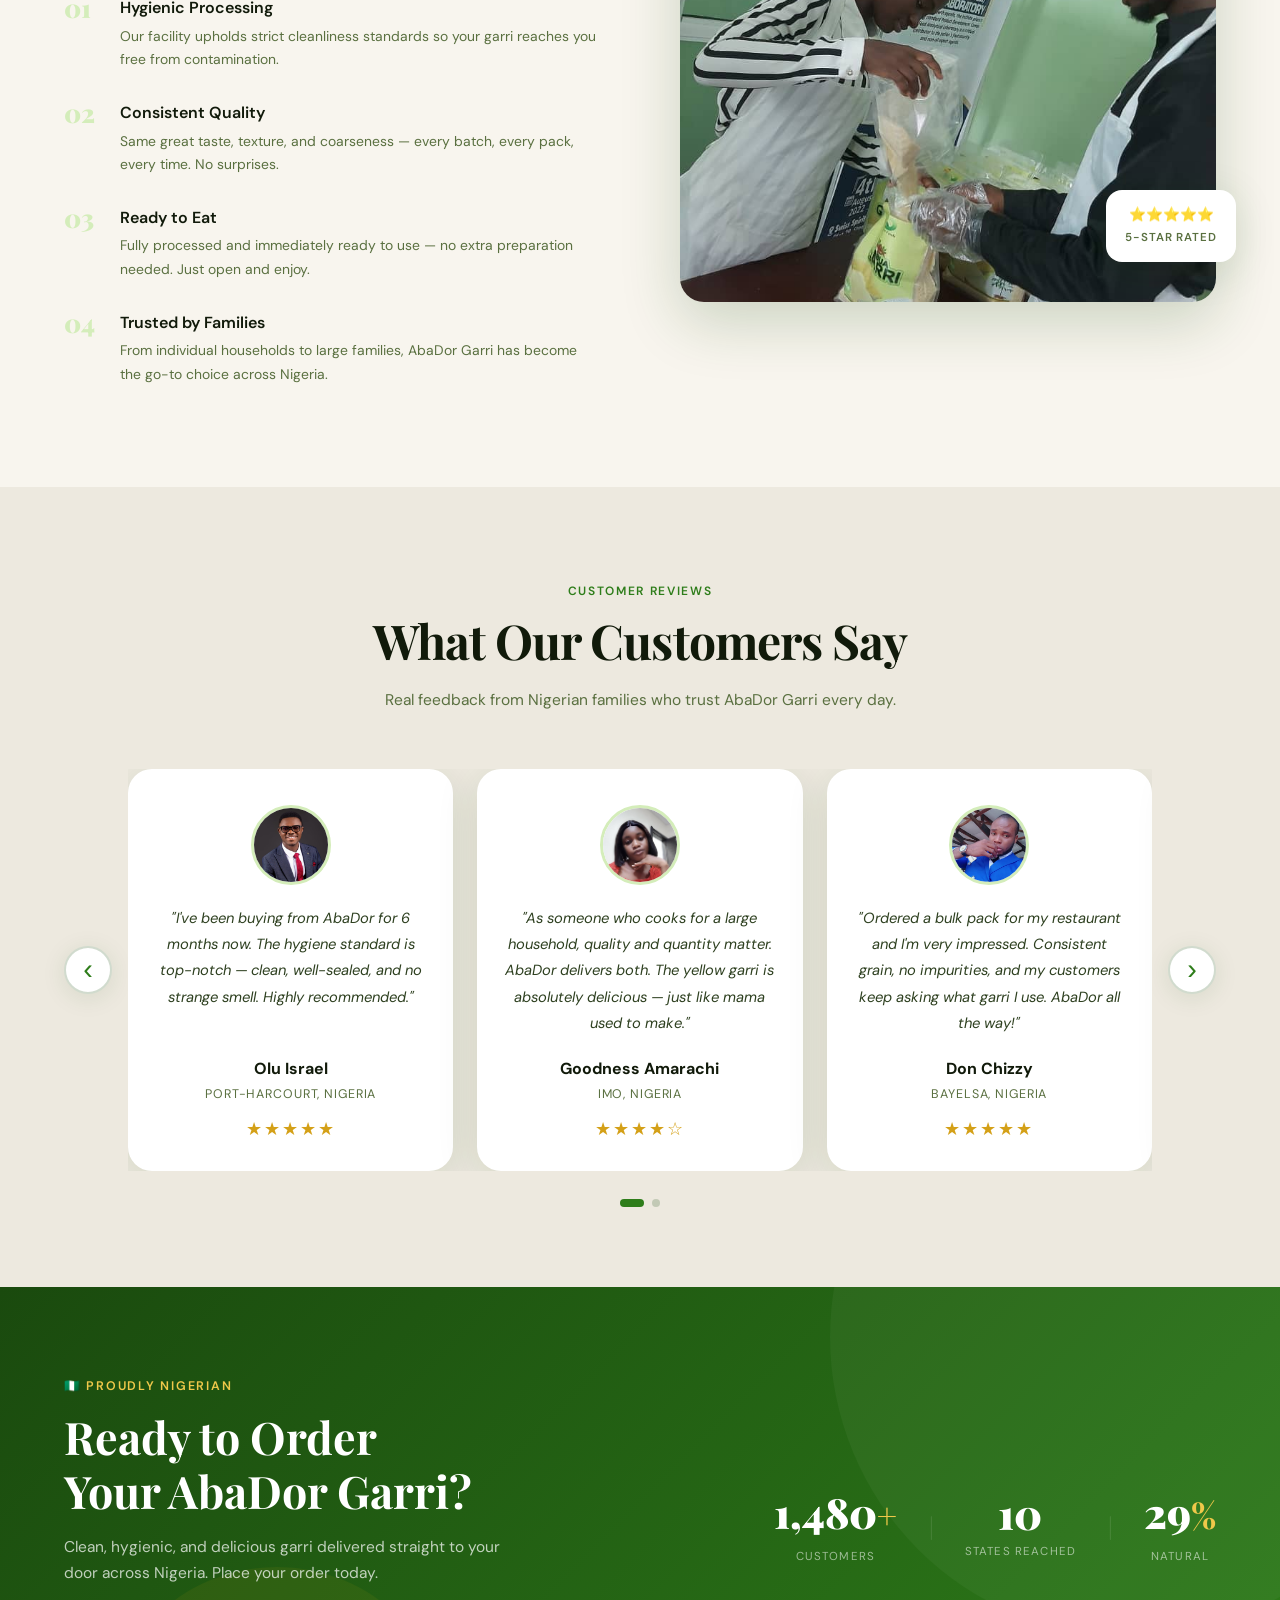
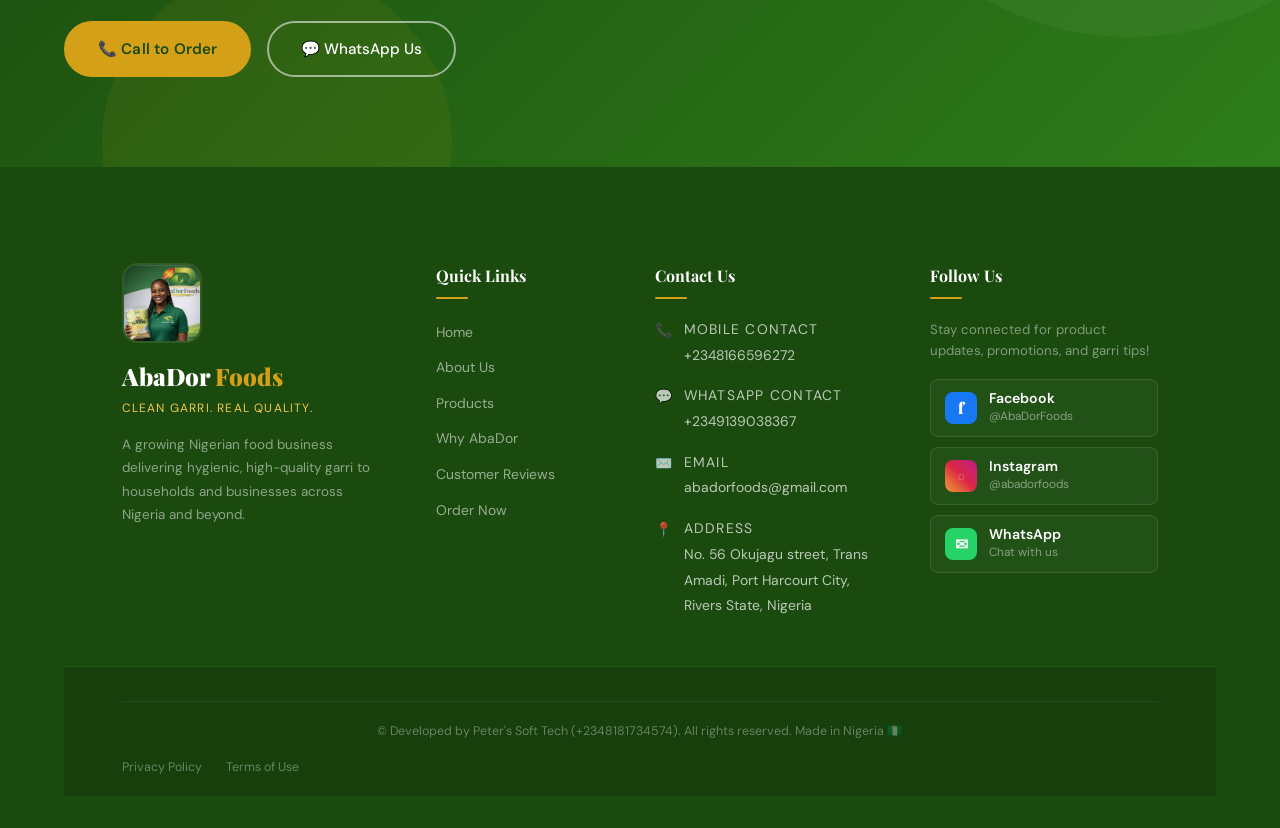
==== commit 59341712: "Dora's first  requested updates" ====
--- a/index.html
+++ b/index.html
@@ -15,7 +15,7 @@
   <!-- ===================== NAV ===================== -->
   <nav class="navbar" id="navbar">
     <div class="nav-logo">
-      <span class="logo-text">AbaDor</span><span class="logo-accent"> Foods</span>
+      <span class="logo-text">AbaDor&nbsp;</span><span class="logo-accent">&nbsp;Foods</span>
     </div>
     <ul class="nav-links" id="navLinks">
       <li><a href="#hero">Home</a></li>
@@ -369,19 +369,19 @@
         <div class="reviews-track-outer">
           <div class="reviews-track" id="reviewsTrack">
 
-            <div class="review-card">
+            <!--div class="review-card">
               <div class="review-avatar"><img src="Images/r1.png" alt="Ngozi Okafor" /></div>
               <p class="review-text">"AbaDor Garri is the best I've tried. The texture is always consistent and the packaging keeps it fresh for weeks. My whole family loves it!"</p>
               <div class="review-author">Dorathy Abalist</div>
               <div class="review-location">Lagos, Nigeria</div>
               <div class="review-stars">&#9733;&#9733;&#9733;&#9733;&#9733;</div>
-            </div>
+            </div-->
 
             <div class="review-card">
               <div class="review-avatar"><img src="Images/r2.jpg" alt="Emeka Nwosu" /></div>
               <p class="review-text">"I've been buying from AbaDor for 6 months now. The hygiene standard is top-notch — clean, well-sealed, and no strange smell. Highly recommended."</p>
               <div class="review-author">Olu Israel</div>
-              <div class="review-location">Enugu, Nigeria</div>
+              <div class="review-location">Port-Harcourt, Nigeria</div>
               <div class="review-stars">&#9733;&#9733;&#9733;&#9733;&#9733;</div>
             </div>
 
@@ -389,7 +389,7 @@
               <div class="review-avatar"><img src="Images/r3.jpg" alt="Fatima Bello" /></div>
               <p class="review-text">"As someone who cooks for a large household, quality and quantity matter. AbaDor delivers both. The yellow garri is absolutely delicious — just like mama used to make."</p>
               <div class="review-author">Goodness Amarachi</div>
-              <div class="review-location">Abuja, Nigeria</div>
+              <div class="review-location">Imo, Nigeria</div>
               <div class="review-stars">&#9733;&#9733;&#9733;&#9733;&#9734;</div>
             </div>
 
@@ -397,7 +397,7 @@
               <div class="review-avatar"><img src="Images/r4.jpg" alt="Tunde Adeyemi" /></div>
               <p class="review-text">"Ordered a bulk pack for my restaurant and I'm very impressed. Consistent grain, no impurities, and my customers keep asking what garri I use. AbaDor all the way!"</p>
               <div class="review-author">Don Chizzy</div>
-              <div class="review-location">Ibadan, Nigeria</div>
+              <div class="review-location">Bayelsa, Nigeria</div>
               <div class="review-stars">&#9733;&#9733;&#9733;&#9733;&#9733;</div>
             </div>
 
@@ -405,7 +405,7 @@
               <div class="review-avatar"><img src="Images/r5.jpeg" alt="Chidinma Eze" /></div>
               <p class="review-text">"The white garri soaks perfectly and has the right sourness. It's genuinely the cleanest garri I've purchased — you can see the quality the moment you open the bag."</p>
               <div class="review-author">Miss Confy</div>
-              <div class="review-location">Owerri, Nigeria</div>
+              <div class="review-location">Lagos, Nigeria</div>
               <div class="review-stars">&#9733;&#9733;&#9733;&#9733;&#9733;</div>
             </div>
 
@@ -553,7 +553,7 @@
 
     <div class="footer-bottom">
       <div class="footer-bottom-inner">
-        <p class="footer-copy">&copy; Developed by Peter's Soft Tech Dev (+2348181734574). All rights reserved. Made in Nigeria 🇳🇬</p>
+        <p class="footer-copy">&copy; Developed by Peter's Soft Tech (+2348181734574). All rights reserved. Made in Nigeria 🇳🇬</p>
         <div class="footer-bottom-links">
           <a href="#">Privacy Policy</a>
           <a href="#">Terms of Use</a>
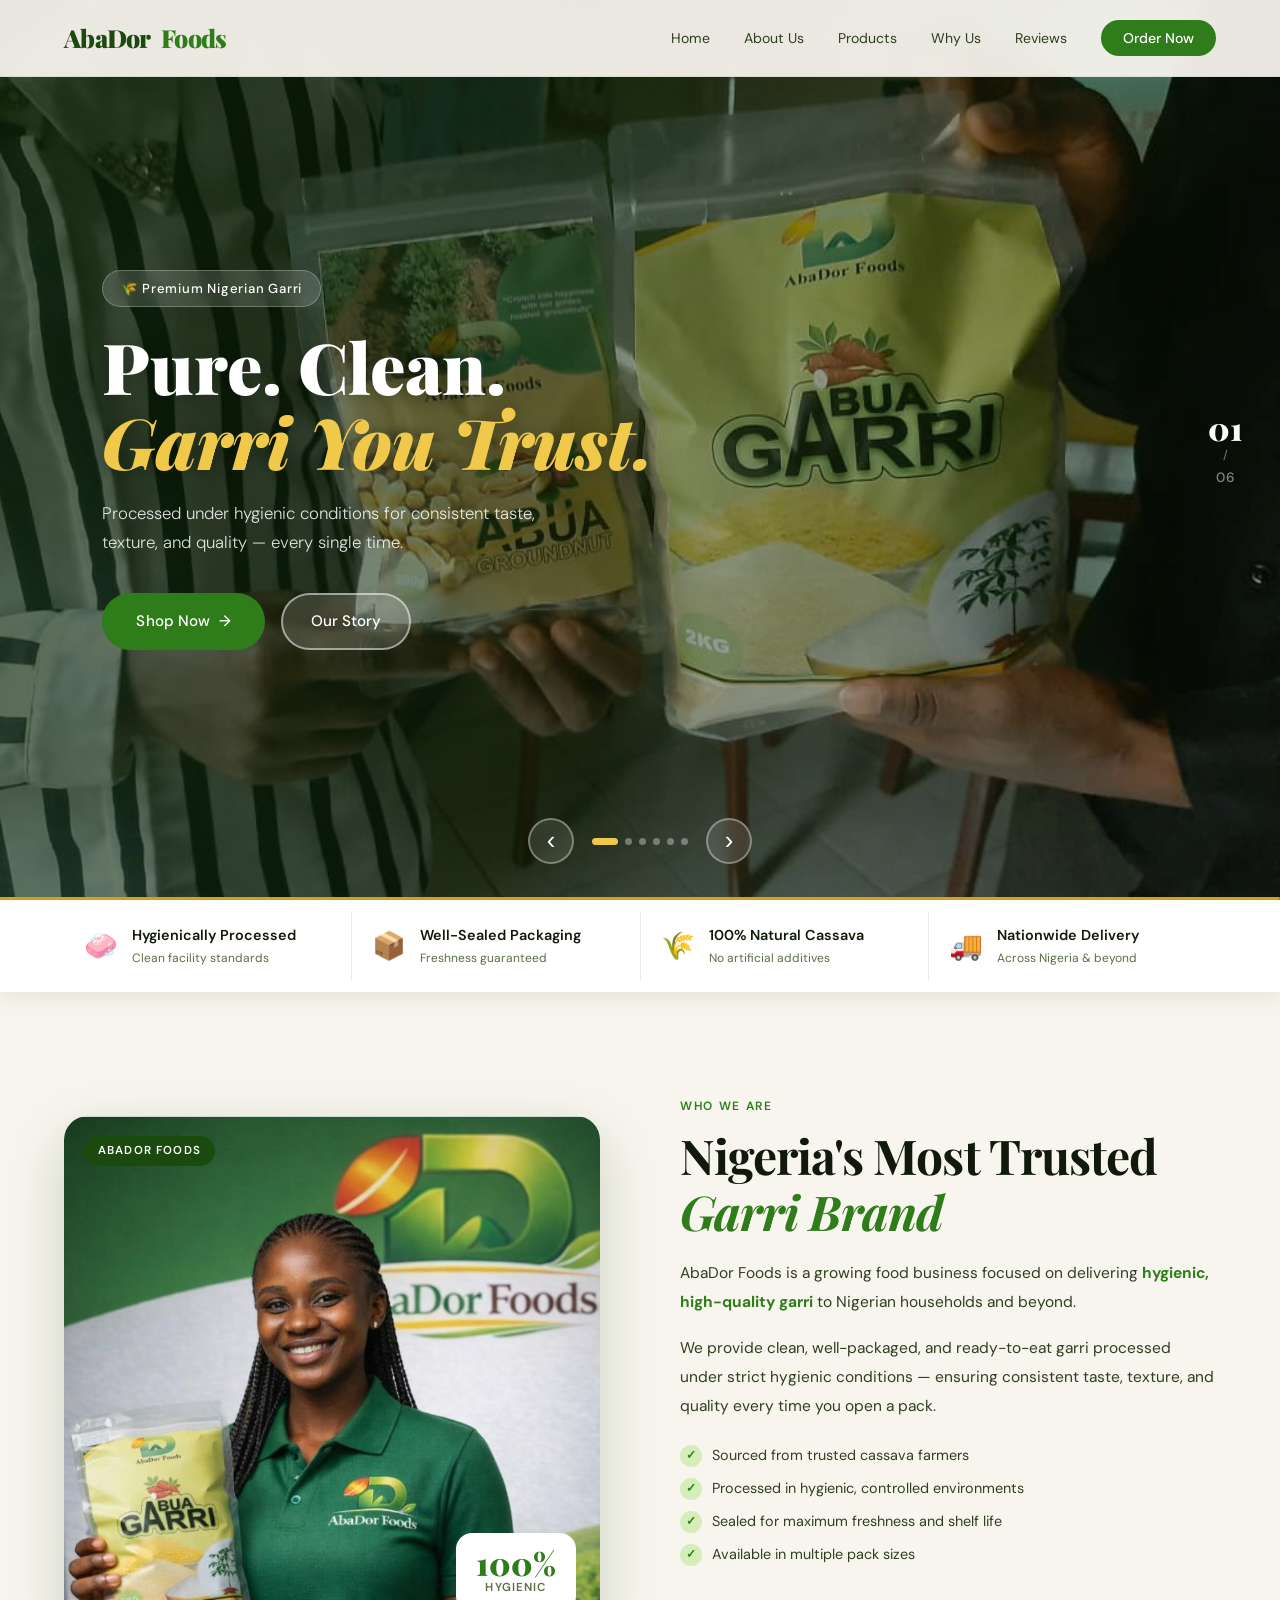
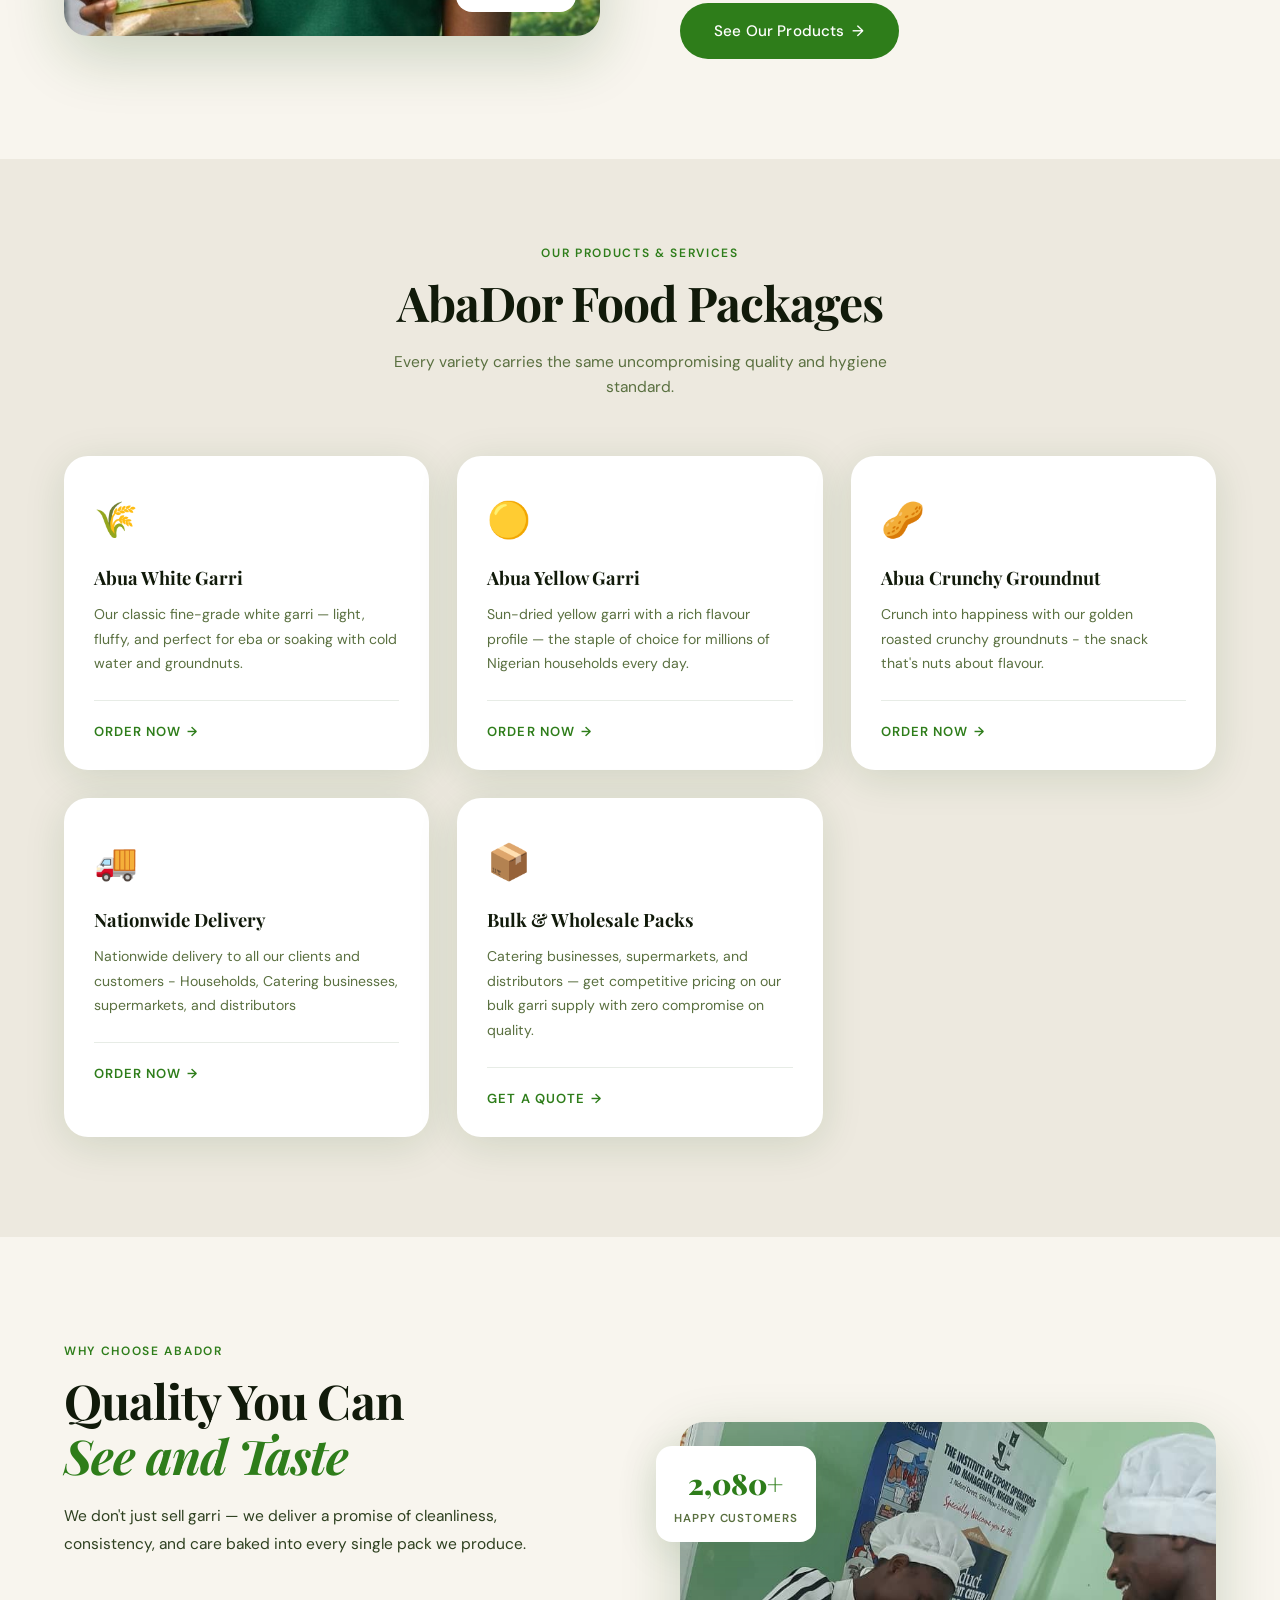
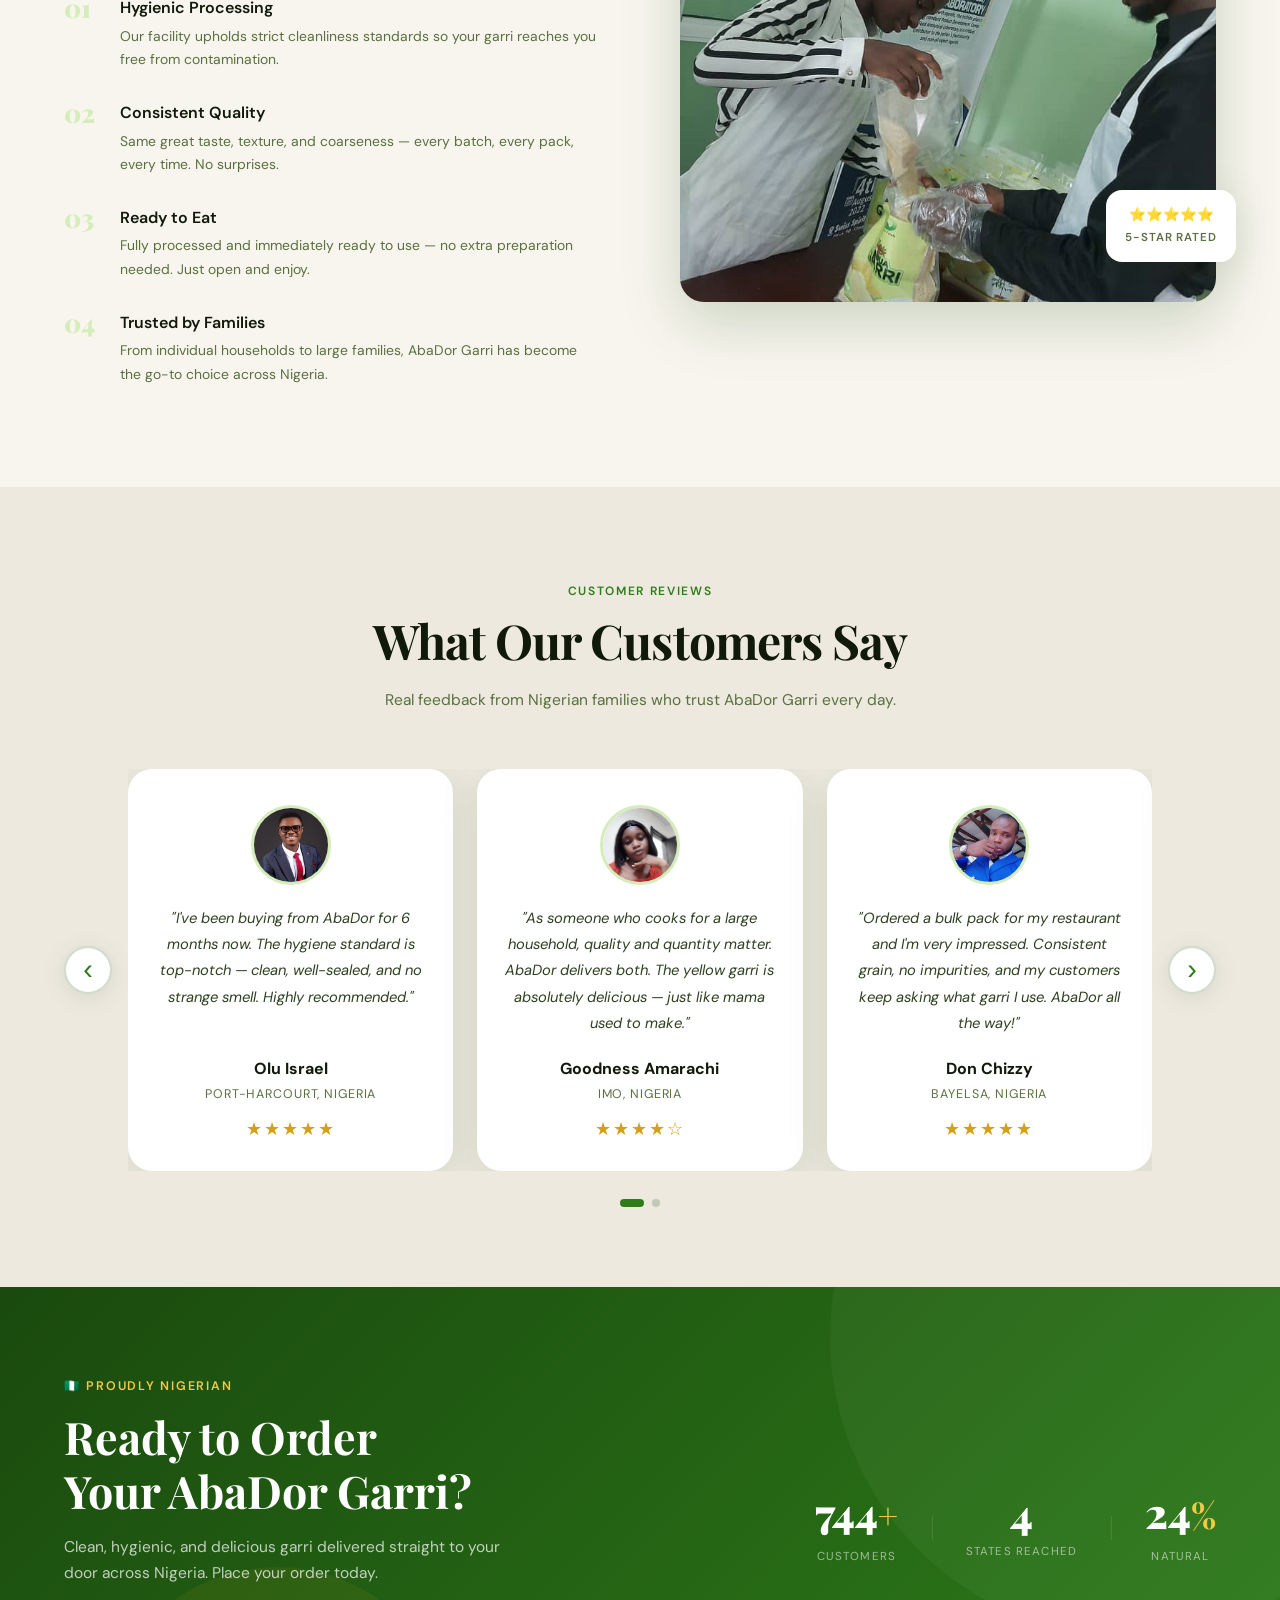
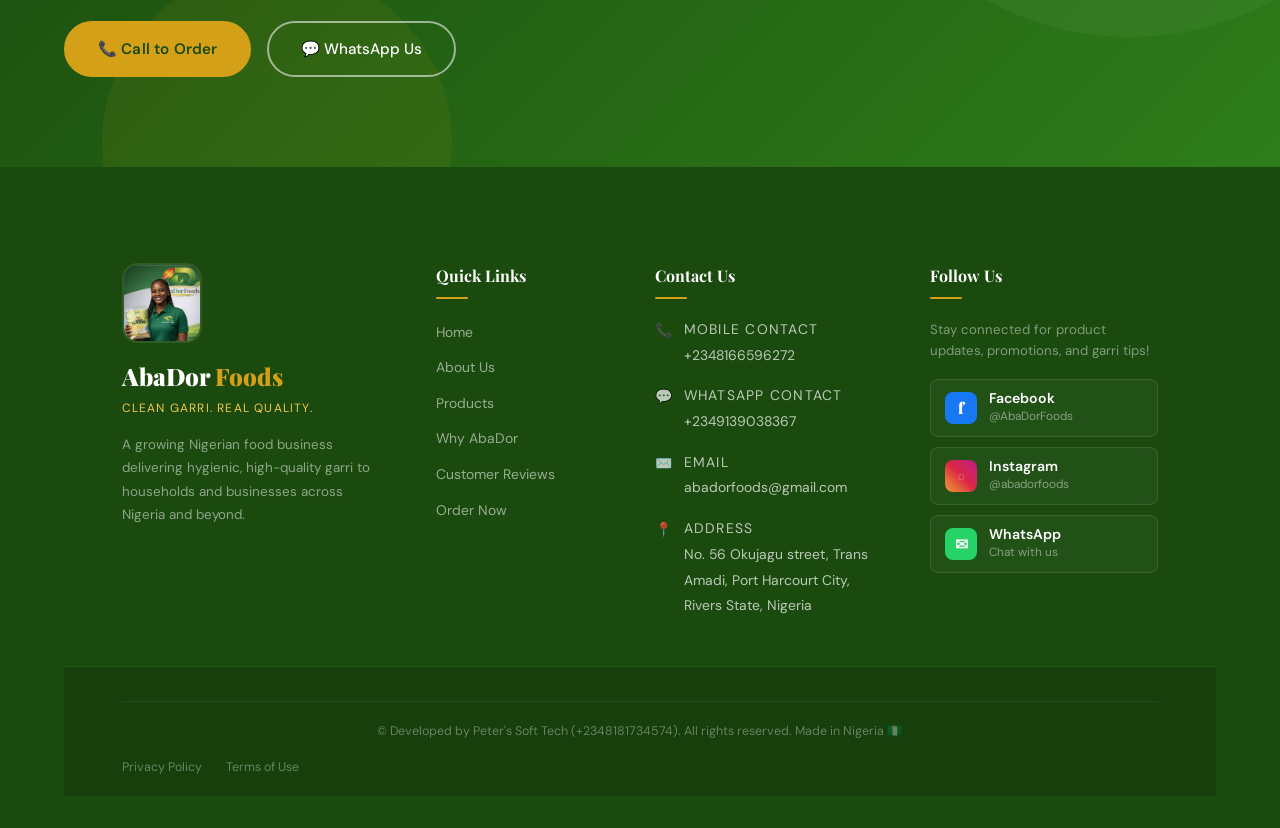
==== commit 8d43d8d5: "State and customer counts updated" ====
--- a/index.html
+++ b/index.html
@@ -439,12 +439,12 @@
       </div>
       <div class="banner-stats">
         <div class="stat">
-          <span class="stat-num" data-target="5000">0</span><span class="stat-suffix">+</span>
+          <span class="stat-num" data-target="3000">0</span><span class="stat-suffix">+</span>
           <p>Customers</p>
         </div>
         <div class="stat-sep">|</div>
         <div class="stat">
-          <span class="stat-num" data-target="36">0</span>
+          <span class="stat-num" data-target="20">0</span>
           <p>States Reached</p>
         </div>
         <div class="stat-sep">|</div>
